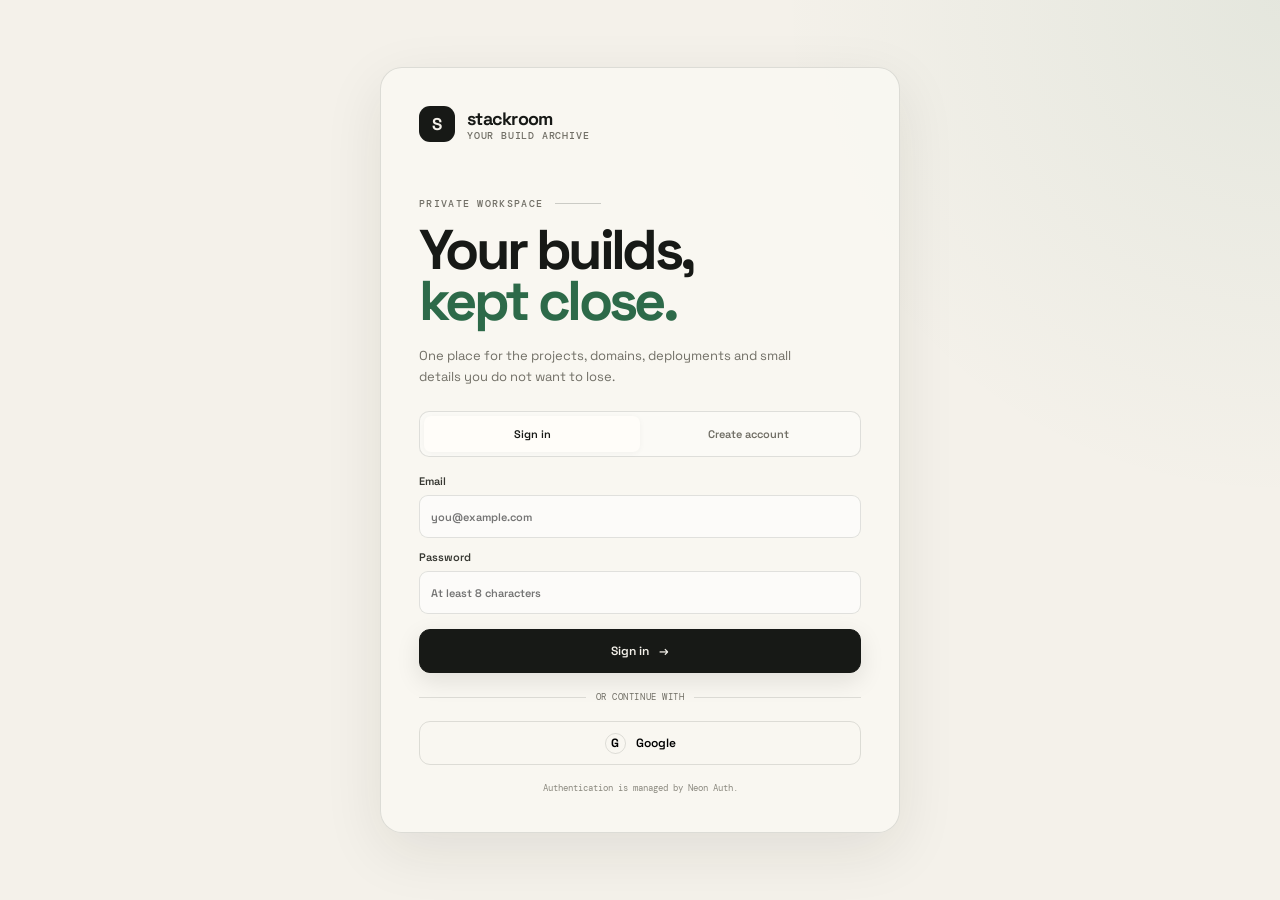
==== index.html @ 25cc4ce0 "Add project logo and favicon" ====
<!doctype html>
<html lang="en">
<head>
  <meta charset="UTF-8" />
  <meta name="viewport" content="width=device-width, initial-scale=1.0" />
  <meta name="theme-color" content="#f4f1ea" />
  <meta name="description" content="Stackroom — a private archive for your software projects, domains, deployments, databases and links." />
  <title>Stackroom — Your build archive</title>
  <link rel="icon" href="/assets/stackroom-logo.png" type="image/png" />
  <link rel="preconnect" href="https://fonts.googleapis.com" />
  <link rel="preconnect" href="https://fonts.gstatic.com" crossorigin />
  <link href="https://fonts.googleapis.com/css2?family=DM+Mono:wght@400;500&family=Space+Grotesk:wght@400;500;600;700&display=swap" rel="stylesheet" />
  <link rel="stylesheet" href="styles.css" />
</head>
<body>
  <div class="noise" aria-hidden="true"></div>

  <div class="auth-gate" id="authGate" hidden>
    <section class="auth-panel" aria-labelledby="authTitle">
      <div class="brand-lockup auth-brand">
        <div class="brand-mark">S</div>
        <div><p class="brand-name">stackroom</p><p class="brand-caption">your build archive</p></div>
      </div>
      <p class="eyebrow">Private workspace <span class="eyebrow-line"></span></p>
      <h1 id="authTitle">Your builds,<br /><em>kept close.</em></h1>
      <p class="auth-copy">One place for the projects, domains, deployments and small details you do not want to lose.</p>
      <div class="auth-tabs">
        <button class="auth-tab active" type="button" data-auth-mode="signin">Sign in</button>
        <button class="auth-tab" type="button" data-auth-mode="signup">Create account</button>
      </div>
      <form id="authForm">
        <label class="field-label auth-name-field" hidden>Name<input name="name" type="text" placeholder="Your name" autocomplete="name" /></label>
        <label class="field-label">Email<input name="email" type="email" placeholder="you@example.com" autocomplete="email" required /></label>
        <label class="field-label">Password<input name="password" type="password" placeholder="At least 8 characters" autocomplete="current-password" minlength="8" required /></label>
        <p class="auth-error" id="authError" role="alert" hidden></p>
        <button class="button button-primary auth-submit" type="submit" id="authSubmit">Sign in <span>→</span></button>
      </form>
      <div class="auth-divider"><span>or continue with</span></div>
      <button class="button google-button" id="googleButton" type="button"><span class="google-g">G</span> Google</button>
      <p class="auth-footnote">Authentication is managed by Neon Auth.</p>
    </section>
  </div>

  <div class="app-shell" id="appShell" hidden>
    <aside class="sidebar">
      <div class="brand-lockup">
        <div class="brand-mark">S</div>
        <div><p class="brand-name">stackroom</p><p class="brand-caption">your build archive</p></div>
      </div>

      <nav class="primary-nav" aria-label="Primary navigation">
        <button class="nav-item active" type="button" data-nav="projects"><span class="nav-icon">◫</span> Projects <span class="nav-count" id="projectCount">0</span></button>
        <button class="nav-item" type="button" data-nav="domains"><span class="nav-icon">@</span> Domains</button>
        <button class="nav-item" type="button" data-nav="attention"><span class="nav-icon">!</span> Attention</button>
        <button class="nav-item" type="button" data-nav="integrations"><span class="nav-icon">↗</span> Integrations</button>
      </nav>

      <div class="sidebar-footer">
        <div class="storage-status"><span class="status-dot"></span><span>Neon workspace</span></div>
        <p>Your archive is private and scoped to the signed-in account.</p>
      </div>
    </aside>

    <main class="main-content">
      <header class="topbar">
        <div class="breadcrumbs"><span>Workspace</span><span class="breadcrumb-slash">/</span><strong id="breadcrumbCurrent">All projects</strong></div>
        <div class="topbar-actions">
          <button class="avatar-button" type="button" id="avatarButton" aria-label="Open profile menu" aria-expanded="false">S</button>
          <div class="profile-menu" id="profileMenu" hidden>
            <p class="profile-name" id="profileName">Signed in</p>
            <p class="profile-email" id="profileEmail">—</p>
            <button type="button" id="signOutButton">Sign out <span>→</span></button>
          </div>
        </div>
      </header>

      <section class="page-view" id="projectsView">
        <section class="page-heading">
          <div>
            <p class="eyebrow">Project index <span class="eyebrow-line"></span></p>
            <h1>Keep every build<br /><em>within reach.</em></h1>
            <p class="heading-copy">A quiet home for the domains, demos, infrastructure and loose details that make your projects real.</p>
          </div>
          <button class="button button-primary" id="openCreateButton" type="button"><span class="button-plus">+</span> New project</button>
        </section>

        <section class="stats-grid" id="statsGrid" aria-label="Workspace statistics">
          <article class="stat-card"><span>Projects</span><strong id="statProjects">0</strong><small>in this workspace</small></article>
          <article class="stat-card"><span>Active</span><strong id="statActive">0</strong><small>currently moving</small></article>
          <article class="stat-card"><span>Domains</span><strong id="statDomains">0</strong><small>tracked hostnames</small></article>
          <article class="stat-card"><span>Deployments</span><strong id="statDeployments">0</strong><small>known environments</small></article>
        </section>

        <section class="insight-strip" aria-label="Workspace insights">
          <article class="insight-card"><div><span class="insight-kicker">Expiring soon</span><small>within 45 days</small></div><strong id="insightExpiring">0</strong><span class="insight-arrow">↗</span></article>
          <article class="insight-card"><div><span class="insight-kicker">Quiet projects</span><small>no update in 60+ days</small></div><strong id="insightStale">0</strong><span class="insight-arrow">↗</span></article>
          <article class="insight-card"><div><span class="insight-kicker">Needs details</span><small>project records under 63%</small></div><strong id="insightIncomplete">0</strong><span class="insight-arrow">↗</span></article>
        </section>

        <section class="toolbar" aria-label="Project controls">
          <label class="search-box">
            <span aria-hidden="true">⌕</span>
            <input id="searchInput" type="search" placeholder="Search projects, stacks, domains..." autocomplete="off" />
            <kbd>/</kbd>
          </label>
          <div class="view-controls">
            <div class="filter-wrap">
              <button class="filter-button" id="filterButton" type="button" aria-expanded="false"><span id="filterButtonLabel">All projects</span><span class="filter-chevron">⌄</span></button>
              <div class="filter-menu" id="filterMenu" hidden>
                <button type="button" data-filter="all">All projects</button>
                <button type="button" data-filter="active">Active</button>
                <button type="button" data-filter="shipped">Shipped</button>
                <button type="button" data-filter="idea">Ideas</button>
                <button type="button" data-filter="archived">Archived</button>
              </div>
            </div>
            <div class="segmented-control" role="group" aria-label="View mode">
              <button class="segmented-button active" type="button" data-view="grid" aria-label="Grid view">▦</button>
              <button class="segmented-button" type="button" data-view="list" aria-label="List view">☷</button>
            </div>
          </div>
        </section>

        <div class="results-meta"><span id="resultsLabel">0 projects</span><span class="meta-rule"></span><span id="activeFilterLabel">All projects</span></div>
        <section class="project-grid" id="projectGrid" aria-live="polite"></section>
      </section>

      <section class="page-view detail-view" id="detailView" hidden>
        <button class="back-link" id="backToProjects" type="button">← Back to projects</button>
        <div class="detail-header" id="detailHeader"></div>
        <div class="detail-grid" id="detailGrid"></div>
      </section>

      <section class="page-view resource-page" id="domainsView" hidden>
        <section class="page-heading compact-heading">
          <div><p class="eyebrow">Portfolio index <span class="eyebrow-line"></span></p><h1>Every domain,<br /><em>in one view.</em></h1><p class="heading-copy">A single register for the domains attached to your projects, including ownership details and expiry dates.</p></div>
        </section>
        <section class="domains-table" id="domainsTable"></section>
      </section>

      <section class="page-view resource-page" id="attentionView" hidden>
        <section class="page-heading compact-heading">
          <div><p class="eyebrow">Workspace signals <span class="eyebrow-line"></span></p><h1>What needs<br /><em>your attention.</em></h1><p class="heading-copy">A lightweight review queue built from the project data you already keep in Stackroom.</p></div>
        </section>
        <section class="attention-grid" id="attentionGrid"></section>
      </section>

      <section class="page-view resource-page" id="integrationsView" hidden>
        <section class="page-heading compact-heading">
          <div><p class="eyebrow">Connections <span class="eyebrow-line"></span></p><h1>Your tools,<br /><em>inside Stackroom.</em></h1><p class="heading-copy">Connect the services that power your projects. V4 starts with GitHub.</p></div>
        </section>
        <section class="integration-shell" id="githubIntegrationCard"></section>
      </section>

  <div class="modal-backdrop" id="modalBackdrop" hidden>
    <section class="project-modal" role="dialog" aria-modal="true" aria-labelledby="modalTitle">
      <button class="modal-close" id="closeModalButton" type="button" aria-label="Close dialog">×</button>
      <p class="eyebrow" id="modalEyebrow">New entry <span class="eyebrow-line"></span></p>
      <h2 id="modalTitle">Add a project.</h2>
      <p class="modal-copy">Capture the useful bits now. The rest can be filled in when the project grows.</p>

      <form id="projectForm">
        <div class="form-section">
          <div class="form-section-title"><span>01</span><strong>Basics</strong><small>What is this build?</small></div>
          <div class="form-stack">
            <label class="field-label">Project name <span>*</span><input name="name" type="text" placeholder="e.g. DevSalary" required maxlength="120" /></label>
            <label class="field-label">Description<textarea name="description" rows="2" placeholder="What does this project do?"></textarea></label>
            <div class="form-row three">
              <label class="field-label">Status<select name="status"><option value="active">Active</option><option value="idea">Idea</option><option value="shipped">Shipped</option><option value="archived">Archived</option></select></label>
              <label class="field-label">Priority<select name="priority"><option value="normal">Normal</option><option value="high">High</option><option value="low">Low</option></select></label>
              <label class="field-label">Category<input name="category" type="text" placeholder="SaaS, portfolio..." /></label>
            </div>
          </div>
        </div>

        <div class="form-section">
          <div class="form-section-title"><span>02</span><strong>Technology</strong><small>The stack behind it</small></div>
          <div class="form-stack">
            <label class="field-label">Technologies <span class="field-hint">comma separated</span><input name="technologies" type="text" placeholder="Go, PostgreSQL, React, Tailwind" /></label>
          </div>
        </div>

        <div class="form-section">
          <div class="form-section-title"><span>03</span><strong>Domain</strong><small>Where people find it</small></div>
          <div class="repeat-list" id="domainsFields"></div>
          <button type="button" class="add-row" data-add="domain">+ Add domain</button>
        </div>

        <div class="form-section">
          <div class="form-section-title"><span>04</span><strong>Deployment</strong><small>Where it runs</small></div>
          <div class="repeat-list" id="deploymentsFields"></div>
          <button type="button" class="add-row" data-add="deployment">+ Add deployment</button>
        </div>

        <div class="form-section">
          <div class="form-section-title"><span>05</span><strong>Database</strong><small>What stores the data</small></div>
          <div class="repeat-list" id="databasesFields"></div>
          <button type="button" class="add-row" data-add="database">+ Add database</button>
        </div>

        <div class="form-section">
          <div class="form-section-title"><span>06</span><strong>Links</strong><small>GitHub, Figma, production and more</small></div>
          <div class="repeat-list" id="linksFields"></div>
          <button type="button" class="add-row" data-add="link">+ Add link</button>
        </div>

        <div class="form-section">
          <div class="form-section-title"><span>07</span><strong>Notes</strong><small>Context for future you</small></div>
          <label class="field-label"><textarea name="notes" rows="4" placeholder="Architecture decisions, next steps, credentials location, things to remember..."></textarea></label>
        </div>

        <p class="form-error" id="formError" role="alert" hidden></p>
        <div class="form-actions"><button class="button button-quiet" id="cancelButton" type="button">Cancel</button><button class="button button-primary" type="submit" id="saveProjectButton">Create project <span>→</span></button></div>
      </form>
    </section>
  </div>

  <div class="modal-backdrop" id="githubPickerBackdrop" hidden>
    <section class="project-modal github-picker-modal" role="dialog" aria-modal="true" aria-labelledby="githubPickerTitle">
      <button class="modal-close" id="closeGithubPickerButton" type="button" aria-label="Close dialog">×</button>
      <p class="eyebrow">GitHub <span class="eyebrow-line"></span></p>
      <h2 id="githubPickerTitle">Link a repository.</h2>
      <p class="modal-copy">Choose a repository from your connected GitHub account.</p>
      <label class="field-label">Search repositories<input id="githubRepoSearch" type="search" placeholder="Search by repository name..." autocomplete="off" /></label>
      <div class="github-repo-list" id="githubRepoList"></div>
    </section>
  </div>

  <div class="command-backdrop" id="commandBackdrop" hidden>
    <section class="command-palette" role="dialog" aria-modal="true" aria-labelledby="commandTitle">
      <div class="command-top"><span id="commandTitle">Command</span><kbd>Esc</kbd></div>
      <div class="command-search"><span>⌕</span><input id="commandInput" type="search" placeholder="Search actions..." autocomplete="off" /></div>
      <div class="command-list" id="commandList"></div>
    </section>
  </div>

  <div class="toast" id="toast" role="status" aria-live="polite" hidden></div>
  <script src="app.js?v=4.0.0"></script>
</body>
</html>
---- styles.css ----
:root {
  --paper: #f4f1ea;
  --paper-2: #ebe6dc;
  --ink: #171916;
  --muted: #716f66;
  --line: rgba(23, 25, 22, .12);
  --line-strong: rgba(23, 25, 22, .2);
  --accent: #2d6a49;
  --accent-soft: rgba(45, 106, 73, .11);
  --danger: #9d423a;
  --panel: rgba(250, 248, 243, .88);
  --shadow: 0 18px 60px rgba(32, 30, 22, .09);
  --radius: 18px;
  --mono: 'DM Mono', monospace;
  --sans: 'Space Grotesk', system-ui, sans-serif;
}

* { box-sizing: border-box; }
html { scroll-behavior: smooth; }
body { margin: 0; min-height: 100vh; color: var(--ink); background: var(--paper); font-family: var(--sans); }
body.modal-open { overflow: hidden; }
button, input, textarea, select { font: inherit; }
button { cursor: pointer; }
button:disabled { cursor: wait; opacity: .58; }
a { color: inherit; }
[hidden] { display: none !important; }

.noise { position: fixed; inset: 0; pointer-events: none; opacity: .035; z-index: 30; background-image: url("data:image/svg+xml,%3Csvg viewBox='0 0 220 220' xmlns='http://www.w3.org/2000/svg'%3E%3Cfilter id='n'%3E%3CfeTurbulence type='fractalNoise' baseFrequency='.9' numOctaves='2' stitchTiles='stitch'/%3E%3C/filter%3E%3Crect width='100%25' height='100%25' filter='url(%23n)' opacity='.3'/%3E%3C/svg%3E"); }

.app-shell { min-height: 100vh; display: grid; grid-template-columns: 245px minmax(0, 1fr); }
.sidebar { position: sticky; top: 0; height: 100vh; padding: 30px 22px 24px; display: flex; flex-direction: column; background: rgba(239, 235, 225, .78); border-right: 1px solid var(--line); backdrop-filter: blur(16px); }
.brand-lockup { display: flex; align-items: center; gap: 12px; }
.brand-mark { width: 36px; height: 36px; display: grid; place-items: center; border-radius: 11px; background: var(--ink); color: var(--paper); font-weight: 700; font-size: 17px; }
.brand-name { margin: 0; font-size: 18px; font-weight: 700; letter-spacing: -.04em; }
.brand-caption { margin: 1px 0 0; color: var(--muted); font: 500 10px/1 var(--mono); letter-spacing: .08em; text-transform: uppercase; }
.primary-nav { margin-top: 45px; display: grid; gap: 6px; }
.nav-item { appearance: none; width: 100%; padding: 11px 12px; border: 0; border-radius: 12px; display: flex; align-items: center; gap: 10px; color: var(--muted); background: transparent; text-align: left; transition: .18s ease; }
.nav-item:hover, .nav-item.active { color: var(--ink); background: rgba(255,255,255,.48); }
.nav-icon { width: 18px; text-align: center; font-size: 16px; }
.nav-count { margin-left: auto; padding: 2px 7px; border-radius: 99px; background: var(--paper-2); font: 400 10px var(--mono); }
.sidebar-footer { margin-top: auto; padding-top: 18px; border-top: 1px solid var(--line); }
.storage-status { display: flex; align-items: center; gap: 8px; font: 500 11px var(--mono); text-transform: uppercase; letter-spacing: .06em; }
.status-dot { width: 7px; height: 7px; border-radius: 50%; background: var(--accent); box-shadow: 0 0 0 4px var(--accent-soft); }
.sidebar-footer p { margin: 10px 0 0; max-width: 180px; color: var(--muted); font-size: 11px; line-height: 1.55; }

.main-content { min-width: 0; padding: 0 52px 80px; }
.topbar { height: 75px; position: sticky; top: 0; z-index: 10; display: flex; align-items: center; justify-content: space-between; background: rgba(244,241,234,.82); border-bottom: 1px solid var(--line); backdrop-filter: blur(14px); }
.breadcrumbs { display: flex; align-items: center; gap: 10px; color: var(--muted); font: 400 11px var(--mono); }
.breadcrumbs strong { color: var(--ink); font-weight: 500; }
.breadcrumb-slash { opacity: .35; }
.topbar-actions { position: relative; }
.avatar-button { width: 37px; height: 37px; border: 1px solid var(--line); border-radius: 50%; color: var(--paper); background: var(--ink); font: 500 12px var(--mono); }
.profile-menu { position: absolute; right: 0; top: 47px; width: 240px; padding: 14px; border: 1px solid var(--line); border-radius: 14px; background: #fbf9f4; box-shadow: var(--shadow); }
.profile-name { margin: 0; font-weight: 600; font-size: 13px; }
.profile-email { margin: 3px 0 12px; color: var(--muted); font: 400 10px var(--mono); overflow: hidden; text-overflow: ellipsis; white-space: nowrap; }
.profile-menu button { width: 100%; padding: 9px 0; border: 0; border-top: 1px solid var(--line); background: transparent; color: var(--muted); display: flex; justify-content: space-between; }
.profile-menu button:hover { color: var(--ink); }

.page-view { max-width: 1250px; margin: 0 auto; padding-top: 52px; }
.page-heading { display: flex; align-items: end; justify-content: space-between; gap: 40px; }
.eyebrow { margin: 0 0 14px; color: var(--muted); font: 500 10px var(--mono); letter-spacing: .13em; text-transform: uppercase; display: flex; align-items: center; gap: 12px; }
.eyebrow-line { width: 46px; height: 1px; display: inline-block; background: var(--line-strong); }
.page-heading h1, .placeholder-view h1 { margin: 0; font-size: clamp(48px, 6vw, 78px); line-height: .91; letter-spacing: -.065em; font-weight: 600; }
.page-heading h1 em, .placeholder-view h1 em { font-style: normal; color: var(--accent); }
.heading-copy { max-width: 540px; margin: 21px 0 0; color: var(--muted); font-size: 15px; line-height: 1.65; }
.button { min-height: 44px; padding: 0 16px; border-radius: 11px; border: 1px solid var(--line); display: inline-flex; align-items: center; justify-content: center; gap: 10px; font-size: 12px; font-weight: 600; transition: transform .18s ease, background .18s ease, border-color .18s ease; }
.button:hover { transform: translateY(-1px); }
.button-primary { border-color: var(--ink); color: var(--paper); background: var(--ink); box-shadow: 0 8px 24px rgba(20,22,18,.1); }
.button-primary:hover { background: #272a24; }
.button-quiet { color: var(--ink); background: rgba(255,255,255,.36); }
.button-danger { color: var(--danger); border-color: rgba(157,66,58,.25); background: transparent; }
.button-plus { font-size: 18px; line-height: 0; }

.stats-grid { margin-top: 38px; display: grid; grid-template-columns: repeat(4, 1fr); gap: 10px; }
.stat-card { min-height: 132px; padding: 19px; border: 1px solid var(--line); border-radius: 15px; background: rgba(255,255,255,.24); display: flex; flex-direction: column; }
.stat-card > span { color: var(--muted); font: 500 10px var(--mono); text-transform: uppercase; letter-spacing: .08em; }
.stat-card strong { margin-top: auto; font-size: 38px; line-height: 1; letter-spacing: -.06em; font-weight: 600; }
.stat-card small { margin-top: 8px; color: var(--muted); font-size: 11px; }

.toolbar { margin-top: 38px; display: flex; justify-content: space-between; gap: 18px; }
.search-box { flex: 1; max-width: 620px; min-height: 45px; padding: 0 12px; border: 1px solid var(--line); border-radius: 11px; background: rgba(255,255,255,.4); display: flex; align-items: center; gap: 9px; }
.search-box > span { color: var(--muted); font-size: 18px; }
.search-box input { width: 100%; border: 0; outline: 0; background: transparent; color: var(--ink); font-size: 12px; }
.search-box input::placeholder { color: #96948b; }
.search-box kbd { min-width: 22px; padding: 3px 5px; border: 1px solid var(--line); border-radius: 5px; color: var(--muted); background: rgba(255,255,255,.46); font: 400 10px var(--mono); text-align: center; }
.view-controls { display: flex; gap: 8px; align-items: center; }
.filter-wrap { position: relative; }
.filter-button, .segmented-control { min-height: 45px; border: 1px solid var(--line); border-radius: 11px; background: rgba(255,255,255,.4); }
.filter-button { min-width: 140px; padding: 0 12px; display: flex; align-items: center; justify-content: space-between; color: var(--ink); font-size: 11px; }
.filter-chevron { color: var(--muted); }
.filter-menu { position: absolute; top: 51px; right: 0; z-index: 20; width: 170px; padding: 6px; border: 1px solid var(--line); border-radius: 12px; background: #faf8f3; box-shadow: var(--shadow); }
.filter-menu button { width: 100%; padding: 9px 10px; border: 0; border-radius: 8px; background: transparent; color: var(--muted); font-size: 11px; text-align: left; }
.filter-menu button:hover { color: var(--ink); background: var(--paper-2); }
.segmented-control { display: flex; padding: 4px; }
.segmented-button { width: 35px; border: 0; border-radius: 7px; color: var(--muted); background: transparent; }
.segmented-button.active { color: var(--ink); background: rgba(255,255,255,.78); box-shadow: 0 1px 7px rgba(0,0,0,.05); }

.results-meta { margin: 22px 0 11px; display: flex; align-items: center; gap: 10px; color: var(--muted); font: 400 10px var(--mono); text-transform: uppercase; letter-spacing: .08em; }
.meta-rule { width: 28px; height: 1px; background: var(--line-strong); }

.project-grid { display: grid; grid-template-columns: repeat(3, minmax(0, 1fr)); gap: 12px; }
.project-grid.list-view { grid-template-columns: 1fr; }
.project-card { position: relative; min-height: 330px; overflow: hidden; padding: 18px; border: 1px solid var(--line); border-radius: 16px; background: rgba(255,255,255,.38); display: flex; flex-direction: column; animation: rise .5s both ease; }
.project-card:hover { border-color: var(--line-strong); background: rgba(255,255,255,.55); transform: translateY(-2px); transition: .2s ease; }
.card-top, .card-footer, .card-title-row { display: flex; align-items: center; justify-content: space-between; gap: 10px; }
.card-index { color: var(--muted); font: 400 10px var(--mono); }
.status-pill { width: fit-content; padding: 5px 8px; border-radius: 99px; display: inline-flex; align-items: center; gap: 6px; color: var(--muted); background: rgba(0,0,0,.045); font: 500 9px var(--mono); text-transform: uppercase; letter-spacing: .06em; }
.status-pill i { width: 5px; height: 5px; border-radius: 50%; background: #8a897f; }
.status-pill.active i { background: var(--accent); }
.status-pill.shipped i { background: #47716d; }
.status-pill.idea i { background: #9a8450; }
.status-pill.archived i { background: #8d8a84; }
.card-title-row { margin-top: 24px; justify-content: flex-start; }
.project-card h3 { margin: 0; font-size: 28px; line-height: 1; letter-spacing: -.055em; font-weight: 600; }
.priority-dot { width: 20px; height: 20px; border-radius: 50%; display: grid; place-items: center; color: #875c3b; background: #e8dfd2; font: 600 10px var(--mono); }
.card-description { min-height: 69px; margin: 13px 0 17px; color: var(--muted); font-size: 12px; line-height: 1.65; }
.card-tags { min-height: 24px; display: flex; flex-wrap: wrap; gap: 5px; }
.card-tags span { padding: 4px 7px; border: 1px solid var(--line); border-radius: 6px; background: rgba(255,255,255,.25); color: #4e4d46; font: 400 9px var(--mono); }
.card-footer { margin-top: auto; padding-top: 18px; border-top: 1px solid var(--line); font-size: 10px; }
.stack-label { color: var(--ink); font: 500 9px var(--mono); text-transform: uppercase; letter-spacing: .07em; }
.card-domain { color: var(--muted); overflow: hidden; text-overflow: ellipsis; white-space: nowrap; }
.card-actions { position: absolute; right: 13px; top: 48px; display: flex; gap: 5px; opacity: 0; transform: translateY(4px); transition: .18s ease; z-index: 4; }
.project-card:hover .card-actions { opacity: 1; transform: translateY(0); }
.card-actions button { width: 31px; height: 31px; border: 1px solid var(--line); border-radius: 9px; background: rgba(251,249,244,.9); color: var(--muted); }
.card-actions button:hover { color: var(--ink); border-color: var(--line-strong); }
.card-hit-link { position: absolute; inset: 0; z-index: 1; }
.card-actions, .card-actions button { pointer-events: auto; }
.card-hit-link + * { position: relative; z-index: 2; }
.list-view .project-card { min-height: 138px; display: grid; grid-template-columns: 88px minmax(160px, .75fr) 1.6fr minmax(160px, .75fr); gap: 16px; align-items: center; }
.list-view .card-top { align-self: start; display: flex; flex-direction: column; align-items: flex-start; }
.list-view .card-title-row { margin: 0; }
.list-view .card-description { min-height: 0; margin: 0; }
.list-view .card-tags { align-self: center; }
.list-view .card-footer { margin: 0; padding: 0 0 0 16px; border-top: 0; border-left: 1px solid var(--line); }
.list-view .card-actions { right: 12px; top: 12px; }
.empty-state { grid-column: 1 / -1; min-height: 360px; padding: 40px; border: 1px dashed var(--line-strong); border-radius: 16px; display: grid; place-items: center; align-content: center; text-align: center; }
.empty-mark { width: 48px; height: 48px; display: grid; place-items: center; border: 1px solid var(--line-strong); border-radius: 14px; font-weight: 600; }
.empty-state h3 { margin: 18px 0 7px; font-size: 26px; letter-spacing: -.04em; }
.empty-state p { margin: 0 0 18px; color: var(--muted); font-size: 12px; }

.detail-view { padding-top: 34px; }
.back-link { border: 0; padding: 0; background: transparent; color: var(--muted); font: 500 10px var(--mono); text-transform: uppercase; letter-spacing: .08em; }
.back-link:hover { color: var(--ink); }
.detail-header { margin-top: 38px; padding-bottom: 34px; border-bottom: 1px solid var(--line); display: flex; justify-content: space-between; gap: 30px; }
.detail-kicker, .detail-meta { color: var(--muted); font: 400 10px var(--mono); text-transform: uppercase; letter-spacing: .07em; display: flex; align-items: center; gap: 8px; }
.detail-title-wrap h1 { margin: 13px 0 12px; font-size: clamp(52px, 7vw, 84px); line-height: .9; letter-spacing: -.07em; }
.detail-title-wrap > p { max-width: 690px; margin: 0; color: var(--muted); font-size: 14px; line-height: 1.65; }
.detail-meta { margin-top: 18px; text-transform: none; letter-spacing: 0; gap: 15px; }
.detail-meta span + span { padding-left: 15px; border-left: 1px solid var(--line); }
.detail-actions { flex: 0 0 auto; display: flex; gap: 7px; align-items: start; }
.detail-grid { margin-top: 34px; display: grid; grid-template-columns: repeat(2, minmax(0, 1fr)); gap: 14px; }
.detail-section { min-height: 230px; padding: 20px; border: 1px solid var(--line); border-radius: 16px; background: rgba(255,255,255,.26); }
.detail-section-heading { display: flex; align-items: baseline; gap: 10px; }
.detail-section-heading span { color: var(--muted); font: 400 10px var(--mono); }
.detail-section-heading h3 { margin: 0; font-size: 19px; letter-spacing: -.04em; }
.meta-list { margin-top: 22px; display: grid; gap: 8px; }
.resource-card, .link-card { padding: 13px 14px; border: 1px solid var(--line); border-radius: 11px; background: rgba(255,255,255,.25); }
.resource-card { display: flex; justify-content: space-between; gap: 15px; }
.resource-card strong { font-size: 12px; }
.resource-card p { margin: 4px 0 0; color: var(--muted); font: 400 10px/1.5 var(--mono); }
.resource-card .mono-line { color: #5f5e56; word-break: break-all; }
.resource-meta { color: var(--muted); font: 400 9px var(--mono); text-align: right; display: grid; gap: 5px; align-content: start; white-space: nowrap; }
.resource-meta a { color: var(--accent); text-decoration: none; }
.resource-meta a:hover { text-decoration: underline; }
.link-card { position: relative; display: grid; gap: 3px; text-decoration: none; }
.link-card span { font-size: 12px; font-weight: 600; }
.link-card small { color: var(--muted); font: 400 9px var(--mono); overflow: hidden; text-overflow: ellipsis; }
.link-card b { position: absolute; right: 13px; top: 15px; font-weight: 400; color: var(--muted); }
.link-card:hover { border-color: var(--line-strong); }
.technology-grid { margin-top: 20px; display: flex; flex-wrap: wrap; gap: 8px; }
.technology-chip { padding: 9px 11px; border: 1px solid var(--line); border-radius: 10px; background: rgba(255,255,255,.25); display: inline-flex; align-items: center; gap: 8px; font-size: 11px; }
.technology-chip small { color: var(--muted); font: 400 8px var(--mono); text-transform: uppercase; }
.notes-card { margin-top: 20px; padding: 16px; min-height: 150px; border-left: 2px solid var(--accent); border-radius: 0 10px 10px 0; background: rgba(45,106,73,.05); color: #4f5049; font-size: 12px; line-height: 1.75; white-space: pre-wrap; }
.detail-empty { margin-top: 20px; padding: 18px; border: 1px dashed var(--line); border-radius: 10px; color: var(--muted); font-size: 11px; }
.placeholder-view { max-width: 820px; padding-top: 120px; }
.placeholder-view > p:last-child { max-width: 540px; color: var(--muted); line-height: 1.7; }

.modal-backdrop { position: fixed; inset: 0; z-index: 100; padding: 24px; overflow: auto; background: rgba(20,21,17,.38); backdrop-filter: blur(12px); }
.project-modal { position: relative; width: min(900px, 100%); margin: 30px auto; padding: 30px; border: 1px solid rgba(23,25,22,.14); border-radius: 20px; background: #faf8f3; box-shadow: 0 28px 90px rgba(0,0,0,.18); }
.modal-close { position: absolute; top: 17px; right: 17px; width: 35px; height: 35px; border: 1px solid var(--line); border-radius: 10px; background: transparent; font-size: 20px; color: var(--muted); }
.modal-close:hover { color: var(--ink); background: var(--paper-2); }
.project-modal h2 { margin: 0; font-size: 40px; letter-spacing: -.06em; }
.modal-copy { margin: 10px 0 30px; max-width: 560px; color: var(--muted); font-size: 12px; line-height: 1.6; }
.form-section { padding: 22px 0; border-top: 1px solid var(--line); display: grid; grid-template-columns: 220px 1fr; gap: 24px; }
.form-section:first-of-type { border-top: 0; }
.form-section-title { display: grid; align-content: start; gap: 4px; }
.form-section-title span { color: var(--accent); font: 500 9px var(--mono); }
.form-section-title strong { font-size: 14px; letter-spacing: -.02em; }
.form-section-title small { color: var(--muted); font-size: 10px; line-height: 1.5; }
.form-stack { display: grid; gap: 13px; }
.field-label { display: grid; gap: 7px; color: #373832; font-size: 11px; font-weight: 600; }
.field-label > span:first-child { color: var(--muted); font: 400 9px var(--mono); text-transform: uppercase; letter-spacing: .05em; }
.field-hint { color: #8e8d84 !important; font: 400 8px var(--mono) !important; text-transform: none !important; letter-spacing: 0 !important; }
.field-label input, .field-label select, .field-label textarea, .repeat-row input { width: 100%; min-height: 43px; padding: 10px 11px; border: 1px solid var(--line); border-radius: 9px; outline: none; color: var(--ink); background: rgba(255,255,255,.55); }
.field-label textarea { resize: vertical; min-height: 85px; }
.field-label input:focus, .field-label select:focus, .field-label textarea:focus, .repeat-row input:focus { border-color: rgba(45,106,73,.5); box-shadow: 0 0 0 3px rgba(45,106,73,.08); }
.form-row { display: grid; grid-template-columns: 1fr 1fr; gap: 12px; }
.form-row.three { grid-template-columns: 1fr 1fr 1fr; }
.repeat-list { display: grid; gap: 8px; }
.repeat-row { display: grid; grid-template-columns: 1fr 34px; gap: 8px; }
.repeat-main { display: grid; grid-template-columns: repeat(3, 1fr); gap: 7px; }
.domain-main { grid-template-columns: 1.25fr 1fr 1fr 1fr 92px; align-items: center; }
.check-field { min-height: 38px; display: flex; align-items: center; justify-content: center; gap: 6px; color: var(--muted); font: 400 9px var(--mono); white-space: nowrap; }
.check-field input { width: 14px; min-height: 14px; } 
.deployment-row .repeat-main, .database-row .repeat-main { grid-template-columns: repeat(4, 1fr); }
.link-row .repeat-main { grid-template-columns: 1fr 2fr 1fr; }
.repeat-row input { min-height: 38px; padding: 8px 9px; font-size: 10px; }
.remove-row { width: 34px; height: 38px; border: 1px solid var(--line); border-radius: 9px; background: transparent; color: var(--muted); }
.remove-row:hover { color: var(--danger); border-color: rgba(157,66,58,.25); }
.add-row { width: fit-content; margin-top: 8px; padding: 0; border: 0; color: var(--accent); background: transparent; font: 500 10px var(--mono); }
.add-row:hover { text-decoration: underline; }
.form-error { margin: 16px 0 0; padding: 10px 11px; border: 1px solid rgba(157,66,58,.2); border-radius: 8px; color: var(--danger); background: rgba(157,66,58,.06); font-size: 11px; }
.form-actions { margin-top: 26px; padding-top: 17px; border-top: 1px solid var(--line); display: flex; justify-content: flex-end; gap: 8px; }

.auth-gate { position: fixed; inset: 0; z-index: 200; display: grid; place-items: center; padding: 22px; background: radial-gradient(circle at top right, rgba(45,106,73,.08), transparent 32%), var(--paper); }
.auth-panel { width: min(520px, 100%); padding: 38px; border: 1px solid var(--line); border-radius: 22px; background: rgba(250,248,243,.85); box-shadow: var(--shadow); }
.auth-brand { margin-bottom: 55px; }
.auth-panel h1 { margin: 0; font-size: 56px; line-height: .92; letter-spacing: -.065em; }
.auth-panel h1 em { color: var(--accent); font-style: normal; }
.auth-copy { max-width: 390px; margin: 18px 0 24px; color: var(--muted); font-size: 13px; line-height: 1.65; }
.auth-tabs { padding: 4px; margin-bottom: 17px; border: 1px solid var(--line); border-radius: 10px; display: grid; grid-template-columns: 1fr 1fr; background: rgba(255,255,255,.35); }
.auth-tab { min-height: 36px; border: 0; border-radius: 7px; color: var(--muted); background: transparent; font-size: 11px; font-weight: 600; }
.auth-tab.active { color: var(--ink); background: #fffdf9; box-shadow: 0 1px 6px rgba(0,0,0,.04); }
.auth-panel form { display: grid; gap: 12px; }
.auth-submit { width: 100%; margin-top: 3px; }
.google-button { width: 100%; background: transparent; }
.google-g { width: 21px; height: 21px; display: grid; place-items: center; border: 1px solid var(--line); border-radius: 50%; font-weight: 700; }
.auth-divider { margin: 18px 0; display: flex; align-items: center; gap: 10px; color: var(--muted); font: 400 9px var(--mono); text-transform: uppercase; letter-spacing: .06em; }
.auth-divider::before, .auth-divider::after { content: ''; height: 1px; flex: 1; background: var(--line); }
.auth-footnote { margin: 17px 0 0; color: #8b897f; font: 400 9px var(--mono); text-align: center; }
.auth-error { margin: 0; padding: 10px; border: 1px solid rgba(157,66,58,.2); border-radius: 8px; background: rgba(157,66,58,.06); color: var(--danger); font-size: 10px; line-height: 1.5; }

.toast { position: fixed; right: 23px; bottom: 23px; z-index: 160; max-width: min(380px, calc(100vw - 46px)); padding: 11px 14px; border: 1px solid var(--line); border-radius: 11px; background: #fbf9f4; box-shadow: var(--shadow); color: var(--ink); font-size: 11px; }

@keyframes rise { from { opacity: 0; transform: translateY(7px); } to { opacity: 1; transform: translateY(0); } }

@media (max-width: 1100px) {
  .app-shell { grid-template-columns: 205px minmax(0,1fr); }
  .main-content { padding-inline: 30px; }
  .project-grid { grid-template-columns: repeat(2, minmax(0,1fr)); }
  .list-view .project-card { grid-template-columns: 70px minmax(150px,.75fr) 1fr; }
  .list-view .card-tags { display: none; }
  .stats-grid { grid-template-columns: repeat(2,1fr); }
}

@media (max-width: 800px) {
  .app-shell { display: block; }
  .sidebar { position: static; height: auto; padding: 16px 18px; border-right: 0; border-bottom: 1px solid var(--line); }
  .primary-nav { margin-top: 14px; grid-template-columns: repeat(3, 1fr); }
  .sidebar-footer { display: none; }
  .main-content { padding-inline: 18px; }
  .topbar { height: 64px; }
  .page-view { padding-top: 34px; }
  .page-heading, .detail-header { display: block; }
  .page-heading .button { margin-top: 23px; }
  .toolbar { flex-direction: column; }
  .search-box { max-width: none; }
  .view-controls { justify-content: flex-end; }
  .detail-actions { margin-top: 22px; }
  .detail-grid { grid-template-columns: 1fr; }
  .form-section { grid-template-columns: 1fr; gap: 15px; }
  .form-row.three { grid-template-columns: 1fr; }
}

@media (max-width: 620px) {
  .page-heading h1 { font-size: 49px; }
  .stats-grid { grid-template-columns: 1fr 1fr; }
  .project-grid { grid-template-columns: 1fr; }
  .list-view .project-card { display: block; min-height: 280px; }
  .list-view .card-top { flex-direction: row; align-items: center; }
  .list-view .card-title-row { margin-top: 22px; }
  .list-view .card-description { margin: 13px 0 17px; }
  .list-view .card-tags { display: flex; }
  .list-view .card-footer { margin-top: auto; padding-top: 18px; border-top: 1px solid var(--line); border-left: 0; }
  .auth-panel { padding: 25px; }
  .auth-brand { margin-bottom: 36px; }
  .auth-panel h1 { font-size: 47px; }
  .project-modal { padding: 23px; margin: 10px auto; }
  .project-modal h2 { font-size: 34px; }
  .repeat-main, .deployment-row .repeat-main, .database-row .repeat-main, .link-row .repeat-main { grid-template-columns: 1fr; }
  .form-actions { flex-direction: column-reverse; }
  .form-actions .button { width: 100%; }
}

/* V3 — workspace intelligence */
.insight-strip { margin-top: 12px; display: grid; grid-template-columns: repeat(3, minmax(0, 1fr)); gap: 10px; }
.insight-card { min-height: 88px; padding: 15px 16px; border: 1px solid var(--line); border-radius: 14px; background: rgba(255,255,255,.18); display: grid; grid-template-columns: 1fr auto auto; gap: 16px; align-items: center; }
.insight-card > div { display: grid; gap: 3px; }
.insight-kicker { font: 500 10px var(--mono); text-transform: uppercase; letter-spacing: .07em; }
.insight-card small { color: var(--muted); font-size: 10px; }
.insight-card strong { font-size: 27px; line-height: 1; letter-spacing: -.05em; }
.insight-arrow { color: var(--muted); font-size: 14px; }
.card-health { margin: 2px 0 14px; display: grid; gap: 8px; }
.card-health > div:first-child { display: flex; justify-content: space-between; align-items: center; color: var(--muted); font: 400 8px var(--mono); text-transform: uppercase; letter-spacing: .06em; }
.card-health strong { color: var(--ink); font: 500 9px var(--mono); }
.health-track { height: 5px; overflow: hidden; border-radius: 99px; background: rgba(30,32,28,.08); }
.health-track i { display: block; height: 100%; border-radius: inherit; background: var(--accent); }
.health-hero { margin-top: 20px; padding: 15px; border: 1px solid var(--line); border-radius: 12px; background: rgba(255,255,255,.22); display: grid; gap: 13px; }
.health-hero > div:first-child { display: flex; align-items: baseline; justify-content: space-between; }
.health-hero span { color: var(--muted); font: 500 9px var(--mono); text-transform: uppercase; letter-spacing: .08em; }
.health-hero strong { font-size: 33px; letter-spacing: -.06em; }
.health-track.large { height: 8px; }
.health-checks { margin-top: 13px; display: grid; grid-template-columns: repeat(2, 1fr); gap: 7px; }
.health-check { padding: 8px 9px; border: 1px solid var(--line); border-radius: 8px; color: var(--muted); font: 400 9px var(--mono); display: flex; gap: 7px; align-items: center; }
.health-check span { color: #8e8b82; }
.health-check.ok { color: var(--ink); }
.health-check.ok span { color: var(--accent); }
.activity-list { margin-top: 20px; display: grid; gap: 0; }
.activity-item { position: relative; display: grid; grid-template-columns: 12px 1fr auto; gap: 11px; padding: 0 0 18px; }
.activity-item:not(:last-child)::before { content: ''; position: absolute; left: 4px; top: 10px; bottom: 0; width: 1px; background: var(--line); }
.activity-dot { position: relative; z-index: 1; width: 9px; height: 9px; margin-top: 3px; border: 2px solid #faf8f3; border-radius: 50%; background: var(--accent); box-shadow: 0 0 0 1px var(--line-strong); }
.activity-item strong { font-size: 11px; text-transform: capitalize; }
.activity-item p { margin: 3px 0 0; color: var(--muted); font-size: 10px; line-height: 1.5; }
.activity-item time { color: var(--muted); font: 400 8px var(--mono); white-space: nowrap; }
.resource-page .compact-heading { padding-top: 8px; }
.domains-table { margin-top: 36px; border: 1px solid var(--line); border-radius: 16px; overflow: hidden; background: rgba(255,255,255,.22); }
.table-head, .table-row { display: grid; grid-template-columns: 1.1fr 1fr 1.4fr .9fr; gap: 16px; align-items: center; }
.table-head { padding: 11px 16px; border-bottom: 1px solid var(--line); color: var(--muted); font: 500 8px var(--mono); text-transform: uppercase; letter-spacing: .08em; }
.table-row { width: 100%; padding: 14px 16px; border: 0; border-bottom: 1px solid var(--line); background: transparent; color: var(--ink); font-size: 10px; text-align: left; }
.table-row:last-child { border-bottom: 0; }
.table-row:hover { background: rgba(255,255,255,.42); }
.domain-name { font: 500 11px var(--mono); }
.expiry-cell { color: var(--muted); font: 400 9px var(--mono); }
.expiry-cell.attention { color: var(--danger); }
.empty-state.compact { min-height: 300px; border: 0; border-radius: 0; }
.attention-grid { margin-top: 36px; display: grid; grid-template-columns: repeat(3, minmax(0,1fr)); gap: 12px; }
.attention-card { min-height: 280px; padding: 18px; border: 1px solid var(--line); border-radius: 16px; background: rgba(255,255,255,.22); }
.attention-card-head { display: flex; align-items: start; justify-content: space-between; gap: 15px; padding-bottom: 16px; border-bottom: 1px solid var(--line); }
.attention-kicker { color: var(--muted); font: 500 8px var(--mono); text-transform: uppercase; letter-spacing: .08em; }
.attention-card h3 { margin: 6px 0 0; font-size: 19px; letter-spacing: -.04em; }
.attention-card-head > strong { font-size: 27px; letter-spacing: -.05em; }
.attention-list { margin-top: 10px; }
.attention-row { width: 100%; padding: 11px 0; border: 0; border-bottom: 1px solid var(--line); background: transparent; display: grid; grid-template-columns: 1fr auto; gap: 2px 12px; text-align: left; }
.attention-row:last-child { border-bottom: 0; }
.attention-row span { font-size: 11px; font-weight: 600; }
.attention-row small { color: var(--muted); font: 400 8px var(--mono); }
.attention-row b { grid-column: 2; grid-row: 1 / span 2; align-self: center; color: var(--muted); font-weight: 400; }
.attention-row:hover span, .attention-row:hover b { color: var(--accent); }
.attention-empty { margin: 19px 0 0; color: var(--muted); font-size: 11px; line-height: 1.6; }
.command-backdrop { position: fixed; inset: 0; z-index: 180; padding: 13vh 22px 22px; background: rgba(20,21,17,.28); backdrop-filter: blur(8px); }
.command-palette { width: min(620px, 100%); margin: auto; overflow: hidden; border: 1px solid var(--line); border-radius: 17px; background: #fbf9f4; box-shadow: 0 30px 100px rgba(0,0,0,.18); }
.command-top { padding: 12px 15px 8px; color: var(--muted); font: 500 9px var(--mono); text-transform: uppercase; letter-spacing: .08em; display: flex; justify-content: space-between; }
.command-top kbd, .command-item kbd { padding: 3px 6px; border: 1px solid var(--line); border-radius: 5px; background: rgba(255,255,255,.52); font: 400 8px var(--mono); }
.command-search { margin: 6px 12px 10px; padding: 0 10px; min-height: 47px; border: 1px solid var(--line-strong); border-radius: 10px; display: flex; align-items: center; gap: 8px; background: rgba(255,255,255,.55); }
.command-search span { color: var(--muted); }
.command-search input { width: 100%; border: 0; outline: 0; background: transparent; color: var(--ink); font-size: 12px; }
.command-list { max-height: 360px; overflow: auto; padding: 0 8px 8px; }
.command-item { width: 100%; padding: 10px 9px; border: 0; border-radius: 9px; background: transparent; display: grid; grid-template-columns: 32px 1fr auto; align-items: center; gap: 9px; text-align: left; }
.command-item:hover { background: var(--paper-2); }
.command-icon { width: 27px; height: 27px; border: 1px solid var(--line); border-radius: 7px; display: grid; place-items: center; color: var(--muted); font: 500 11px var(--mono); }
.command-item span:nth-child(2) { display: grid; gap: 2px; }
.command-item strong { font-size: 11px; }
.command-item small { color: var(--muted); font-size: 9px; }
.command-empty { padding: 28px 12px 32px; color: var(--muted); font-size: 11px; text-align: center; }
.repeat-row select { width: 100%; min-height: 38px; padding: 8px 9px; border: 1px solid var(--line); border-radius: 9px; outline: none; color: var(--ink); background: rgba(255,255,255,.55); font-size: 10px; }
.repeat-row input:focus, .repeat-row select:focus { border-color: rgba(45,106,73,.5); box-shadow: 0 0 0 3px rgba(45,106,73,.08); }

@media (max-width: 1100px) {
  .insight-strip { grid-template-columns: 1fr; }
  .attention-grid { grid-template-columns: 1fr; }
}

@media (max-width: 620px) {
  .table-head { display: none; }
  .table-row { grid-template-columns: 1fr auto; gap: 5px 12px; }
  .table-row span:nth-child(2), .table-row span:nth-child(3) { color: var(--muted); font-size: 9px; }
  .table-row span:nth-child(3) { display: none; }
  .table-row .expiry-cell { grid-column: 2; grid-row: 1 / span 2; align-self: center; }
  .health-checks { grid-template-columns: 1fr; }
}

/* V4 GitHub integration */
.integration-shell { max-width: 980px; }
.integration-card { display:flex; align-items:flex-start; gap:22px; padding:28px; border:1px solid var(--line, #d8d4cb); border-radius:18px; background:rgba(255,255,255,.48); box-shadow:0 18px 50px rgba(21,25,22,.05); }
.integration-card.connected { align-items:stretch; }
.integration-icon { width:56px; height:56px; flex:0 0 56px; display:grid; place-items:center; border-radius:16px; background:#171a18; color:#fff; font:500 13px/1 "DM Mono", monospace; letter-spacing:.04em; }
.integration-copy { flex:1; }
.integration-kicker { display:block; font:500 11px/1.2 "DM Mono", monospace; letter-spacing:.14em; text-transform:uppercase; opacity:.58; }
.integration-copy h3 { margin:.45rem 0 .55rem; font-size:28px; line-height:1.08; }
.integration-copy p { margin:0 0 20px; max-width:680px; color:#66665f; line-height:1.6; }
.integration-note { padding:12px 14px; border:1px dashed #c9c5bc; border-radius:12px; color:#74736d; font:12px/1.5 "DM Mono", monospace; }
.integration-heading { display:flex; justify-content:space-between; gap:16px; align-items:flex-start; }
.connected-pill { display:inline-flex; align-items:center; gap:7px; padding:8px 10px; border-radius:999px; background:#e8f2eb; color:#2c6b46; font:500 11px/1 "DM Mono", monospace; }
.connected-pill i { width:7px; height:7px; border-radius:50%; background:#3c8b5f; }
.integration-actions { display:flex; gap:10px; flex-wrap:wrap; }
.github-project-card, .github-unlinked-card { display:flex; justify-content:space-between; gap:18px; align-items:center; padding:18px; border:1px solid #dedbd2; border-radius:16px; background:#fbfaf7; }
.github-project-main { display:flex; gap:14px; align-items:flex-start; min-width:0; }
.github-logo, .github-repo-mark { display:grid; place-items:center; border-radius:11px; background:#171a18; color:#fff; font:500 10px/1 "DM Mono", monospace; }
.github-logo { width:42px; height:42px; flex:0 0 42px; }
.github-project-main strong { display:block; margin-bottom:4px; font-size:15px; }
.github-project-main p, .github-unlinked-card p { margin:4px 0 0; color:#77756e; font-size:12px; }
.github-project-actions { display:flex; gap:8px; flex-wrap:wrap; }
.github-picker-modal { max-width:720px; }
.github-repo-list { display:grid; gap:8px; margin-top:14px; max-height:420px; overflow:auto; }
.github-repo-item { width:100%; display:grid; grid-template-columns:36px minmax(0,1fr) auto; align-items:center; gap:12px; padding:13px; text-align:left; border:1px solid #dedbd2; border-radius:13px; background:#fffdfa; cursor:pointer; }
.github-repo-item:hover:not(:disabled) { border-color:#9c9a91; transform:translateY(-1px); }
.github-repo-item:disabled { cursor:not-allowed; opacity:.58; }
.github-repo-mark { width:36px; height:36px; font-size:9px; background:#eceae4; color:#343530; }
.github-repo-item span { min-width:0; }
.github-repo-item strong { display:block; overflow:hidden; text-overflow:ellipsis; white-space:nowrap; font-size:13px; }
.github-repo-item small { display:block; margin-top:4px; color:#7c7a73; overflow:hidden; text-overflow:ellipsis; white-space:nowrap; }
.github-repo-item b { font-size:11px; color:#5e5d57; white-space:nowrap; }
@media (max-width: 700px) { .integration-card, .github-project-card, .github-unlinked-card { flex-direction:column; } .integration-heading { flex-direction:column; } }
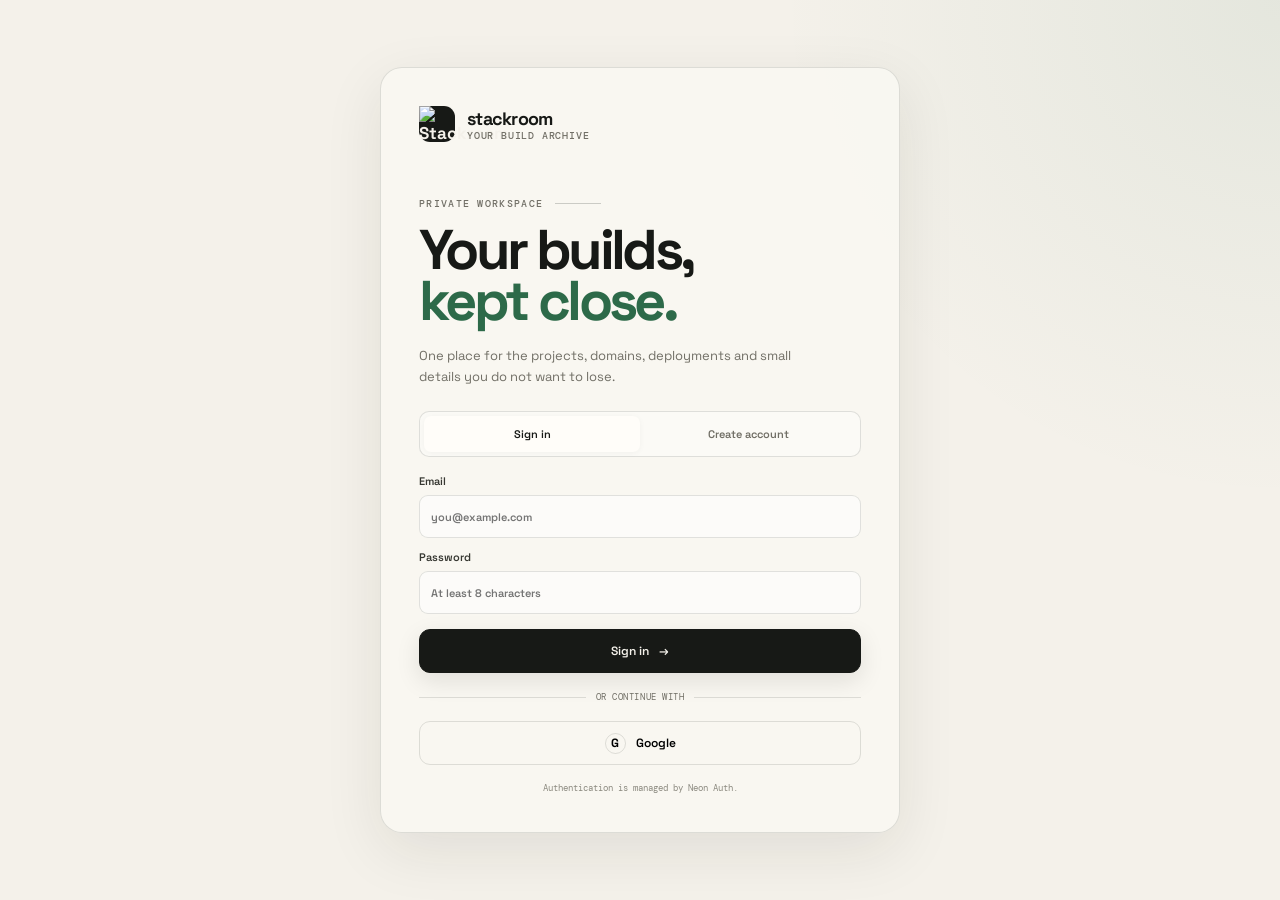
==== commit ed957fbd: "feat: add Stackroom branding" ====
--- a/index.html
+++ b/index.html
@@ -1,240 +1,268 @@
 <!doctype html>
 <html lang="en">
+
 <head>
-  <meta charset="UTF-8" />
-  <meta name="viewport" content="width=device-width, initial-scale=1.0" />
-  <meta name="theme-color" content="#f4f1ea" />
-  <meta name="description" content="Stackroom — a private archive for your software projects, domains, deployments, databases and links." />
-  <title>Stackroom — Your build archive</title>
-  <link rel="icon" href="/assets/stackroom-logo.png" type="image/png" />
-  <link rel="preconnect" href="https://fonts.googleapis.com" />
-  <link rel="preconnect" href="https://fonts.gstatic.com" crossorigin />
-  <link href="https://fonts.googleapis.com/css2?family=DM+Mono:wght@400;500&family=Space+Grotesk:wght@400;500;600;700&display=swap" rel="stylesheet" />
-  <link rel="stylesheet" href="styles.css" />
+    <meta charset="UTF-8" />
+    <meta name="viewport" content="width=device-width, initial-scale=1.0" />
+    <meta name="theme-color" content="#f4f1ea" />
+    <meta name="description" content="Stackroom — a private archive for your software projects, domains, deployments, databases and links." />
+    <title>Stackroom — Your build archive</title>
+    <link rel="icon" href="/assets/stackroom-logo.png" type="image/png" />
+    <link rel="preconnect" href="https://fonts.googleapis.com" />
+    <link rel="preconnect" href="https://fonts.gstatic.com" crossorigin />
+    <link href="https://fonts.googleapis.com/css2?family=DM+Mono:wght@400;500&family=Space+Grotesk:wght@400;500;600;700&display=swap" rel="stylesheet" />
+    <link rel="stylesheet" href="styles.css" />
 </head>
+
 <body>
-  <div class="noise" aria-hidden="true"></div>
-
-  <div class="auth-gate" id="authGate" hidden>
-    <section class="auth-panel" aria-labelledby="authTitle">
-      <div class="brand-lockup auth-brand">
-        <div class="brand-mark">S</div>
-        <div><p class="brand-name">stackroom</p><p class="brand-caption">your build archive</p></div>
-      </div>
-      <p class="eyebrow">Private workspace <span class="eyebrow-line"></span></p>
-      <h1 id="authTitle">Your builds,<br /><em>kept close.</em></h1>
-      <p class="auth-copy">One place for the projects, domains, deployments and small details you do not want to lose.</p>
-      <div class="auth-tabs">
-        <button class="auth-tab active" type="button" data-auth-mode="signin">Sign in</button>
-        <button class="auth-tab" type="button" data-auth-mode="signup">Create account</button>
-      </div>
-      <form id="authForm">
-        <label class="field-label auth-name-field" hidden>Name<input name="name" type="text" placeholder="Your name" autocomplete="name" /></label>
-        <label class="field-label">Email<input name="email" type="email" placeholder="you@example.com" autocomplete="email" required /></label>
-        <label class="field-label">Password<input name="password" type="password" placeholder="At least 8 characters" autocomplete="current-password" minlength="8" required /></label>
-        <p class="auth-error" id="authError" role="alert" hidden></p>
-        <button class="button button-primary auth-submit" type="submit" id="authSubmit">Sign in <span>→</span></button>
-      </form>
-      <div class="auth-divider"><span>or continue with</span></div>
-      <button class="button google-button" id="googleButton" type="button"><span class="google-g">G</span> Google</button>
-      <p class="auth-footnote">Authentication is managed by Neon Auth.</p>
-    </section>
-  </div>
-
-  <div class="app-shell" id="appShell" hidden>
-    <aside class="sidebar">
-      <div class="brand-lockup">
-        <div class="brand-mark">S</div>
-        <div><p class="brand-name">stackroom</p><p class="brand-caption">your build archive</p></div>
-      </div>
-
-      <nav class="primary-nav" aria-label="Primary navigation">
-        <button class="nav-item active" type="button" data-nav="projects"><span class="nav-icon">◫</span> Projects <span class="nav-count" id="projectCount">0</span></button>
-        <button class="nav-item" type="button" data-nav="domains"><span class="nav-icon">@</span> Domains</button>
-        <button class="nav-item" type="button" data-nav="attention"><span class="nav-icon">!</span> Attention</button>
-        <button class="nav-item" type="button" data-nav="integrations"><span class="nav-icon">↗</span> Integrations</button>
-      </nav>
-
-      <div class="sidebar-footer">
-        <div class="storage-status"><span class="status-dot"></span><span>Neon workspace</span></div>
-        <p>Your archive is private and scoped to the signed-in account.</p>
-      </div>
-    </aside>
-
-    <main class="main-content">
-      <header class="topbar">
-        <div class="breadcrumbs"><span>Workspace</span><span class="breadcrumb-slash">/</span><strong id="breadcrumbCurrent">All projects</strong></div>
-        <div class="topbar-actions">
-          <button class="avatar-button" type="button" id="avatarButton" aria-label="Open profile menu" aria-expanded="false">S</button>
-          <div class="profile-menu" id="profileMenu" hidden>
-            <p class="profile-name" id="profileName">Signed in</p>
-            <p class="profile-email" id="profileEmail">—</p>
-            <button type="button" id="signOutButton">Sign out <span>→</span></button>
-          </div>
-        </div>
-      </header>
-
-      <section class="page-view" id="projectsView">
-        <section class="page-heading">
-          <div>
-            <p class="eyebrow">Project index <span class="eyebrow-line"></span></p>
-            <h1>Keep every build<br /><em>within reach.</em></h1>
-            <p class="heading-copy">A quiet home for the domains, demos, infrastructure and loose details that make your projects real.</p>
-          </div>
-          <button class="button button-primary" id="openCreateButton" type="button"><span class="button-plus">+</span> New project</button>
+    <div class="noise" aria-hidden="true"></div>
+
+    <div class="auth-gate" id="authGate" hidden>
+        <section class="auth-panel" aria-labelledby="authTitle">
+            <div class="brand-lockup auth-brand">
+                <div class="brand-mark">
+                    <img src="assets/brand/stackroom-mark.png" alt="Stackroom" />
+                </div>
+                <div>
+                    <p class="brand-name">stackroom</p>
+                    <p class="brand-caption">your build archive</p>
+                </div>
+            </div>
+            <p class="eyebrow">Private workspace <span class="eyebrow-line"></span></p>
+            <h1 id="authTitle">Your builds,<br /><em>kept close.</em></h1>
+            <p class="auth-copy">One place for the projects, domains, deployments and small details you do not want to lose.</p>
+            <div class="auth-tabs">
+                <button class="auth-tab active" type="button" data-auth-mode="signin">Sign in</button>
+                <button class="auth-tab" type="button" data-auth-mode="signup">Create account</button>
+            </div>
+            <form id="authForm">
+                <label class="field-label auth-name-field" hidden>Name<input name="name" type="text" placeholder="Your name" autocomplete="name" /></label>
+                <label class="field-label">Email<input name="email" type="email" placeholder="you@example.com" autocomplete="email" required /></label>
+                <label class="field-label">Password<input name="password" type="password" placeholder="At least 8 characters" autocomplete="current-password" minlength="8" required /></label>
+                <p class="auth-error" id="authError" role="alert" hidden></p>
+                <button class="button button-primary auth-submit" type="submit" id="authSubmit">Sign in <span>→</span></button>
+            </form>
+            <div class="auth-divider"><span>or continue with</span></div>
+            <button class="button google-button" id="googleButton" type="button"><span class="google-g">G</span> Google</button>
+            <p class="auth-footnote">Authentication is managed by Neon Auth.</p>
         </section>
-
-        <section class="stats-grid" id="statsGrid" aria-label="Workspace statistics">
-          <article class="stat-card"><span>Projects</span><strong id="statProjects">0</strong><small>in this workspace</small></article>
-          <article class="stat-card"><span>Active</span><strong id="statActive">0</strong><small>currently moving</small></article>
-          <article class="stat-card"><span>Domains</span><strong id="statDomains">0</strong><small>tracked hostnames</small></article>
-          <article class="stat-card"><span>Deployments</span><strong id="statDeployments">0</strong><small>known environments</small></article>
-        </section>
-
-        <section class="insight-strip" aria-label="Workspace insights">
-          <article class="insight-card"><div><span class="insight-kicker">Expiring soon</span><small>within 45 days</small></div><strong id="insightExpiring">0</strong><span class="insight-arrow">↗</span></article>
-          <article class="insight-card"><div><span class="insight-kicker">Quiet projects</span><small>no update in 60+ days</small></div><strong id="insightStale">0</strong><span class="insight-arrow">↗</span></article>
-          <article class="insight-card"><div><span class="insight-kicker">Needs details</span><small>project records under 63%</small></div><strong id="insightIncomplete">0</strong><span class="insight-arrow">↗</span></article>
-        </section>
-
-        <section class="toolbar" aria-label="Project controls">
-          <label class="search-box">
+    </div>
+
+    <div class="app-shell" id="appShell" hidden>
+        <aside class="sidebar">
+            <div class="brand-lockup">
+                <div class="brand-mark">
+                    <img src="assets/brand/stackroom-mark.png" alt="Stackroom" />
+                </div>
+                <div>
+                    <p class="brand-name">stackroom</p>
+                    <p class="brand-caption">your build archive</p>
+                </div>
+            </div>
+
+            <nav class="primary-nav" aria-label="Primary navigation">
+                <button class="nav-item active" type="button" data-nav="projects"><span class="nav-icon">◫</span> Projects <span class="nav-count" id="projectCount">0</span></button>
+                <button class="nav-item" type="button" data-nav="domains"><span class="nav-icon">@</span> Domains</button>
+                <button class="nav-item" type="button" data-nav="attention"><span class="nav-icon">!</span> Attention</button>
+                <button class="nav-item" type="button" data-nav="integrations"><span class="nav-icon">↗</span> Integrations</button>
+            </nav>
+
+            <div class="sidebar-footer">
+                <div class="storage-status"><span class="status-dot"></span><span>Neon workspace</span></div>
+                <p>Your archive is private and scoped to the signed-in account.</p>
+            </div>
+        </aside>
+
+        <main class="main-content">
+            <header class="topbar">
+                <div class="breadcrumbs"><span>Workspace</span><span class="breadcrumb-slash">/</span><strong id="breadcrumbCurrent">All projects</strong></div>
+                <div class="topbar-actions">
+                    <button class="avatar-button" type="button" id="avatarButton" aria-label="Open profile menu" aria-expanded="false">S</button>
+                    <div class="profile-menu" id="profileMenu" hidden>
+                        <p class="profile-name" id="profileName">Signed in</p>
+                        <p class="profile-email" id="profileEmail">—</p>
+                        <button type="button" id="signOutButton">Sign out <span>→</span></button>
+                    </div>
+                </div>
+            </header>
+
+            <section class="page-view" id="projectsView">
+                <section class="page-heading">
+                    <div>
+                        <p class="eyebrow">Project index <span class="eyebrow-line"></span></p>
+                        <h1>Keep every build<br /><em>within reach.</em></h1>
+                        <p class="heading-copy">A quiet home for the domains, demos, infrastructure and loose details that make your projects real.</p>
+                    </div>
+                    <button class="button button-primary" id="openCreateButton" type="button"><span class="button-plus">+</span> New project</button>
+                </section>
+
+                <section class="stats-grid" id="statsGrid" aria-label="Workspace statistics">
+                    <article class="stat-card"><span>Projects</span><strong id="statProjects">0</strong><small>in this workspace</small></article>
+                    <article class="stat-card"><span>Active</span><strong id="statActive">0</strong><small>currently moving</small></article>
+                    <article class="stat-card"><span>Domains</span><strong id="statDomains">0</strong><small>tracked hostnames</small></article>
+                    <article class="stat-card"><span>Deployments</span><strong id="statDeployments">0</strong><small>known environments</small></article>
+                </section>
+
+                <section class="insight-strip" aria-label="Workspace insights">
+                    <article class="insight-card">
+                        <div><span class="insight-kicker">Expiring soon</span><small>within 45 days</small></div><strong id="insightExpiring">0</strong><span class="insight-arrow">↗</span></article>
+                    <article class="insight-card">
+                        <div><span class="insight-kicker">Quiet projects</span><small>no update in 60+ days</small></div><strong id="insightStale">0</strong><span class="insight-arrow">↗</span></article>
+                    <article class="insight-card">
+                        <div><span class="insight-kicker">Needs details</span><small>project records under 63%</small></div><strong id="insightIncomplete">0</strong><span class="insight-arrow">↗</span></article>
+                </section>
+
+                <section class="toolbar" aria-label="Project controls">
+                    <label class="search-box">
             <span aria-hidden="true">⌕</span>
             <input id="searchInput" type="search" placeholder="Search projects, stacks, domains..." autocomplete="off" />
             <kbd>/</kbd>
           </label>
-          <div class="view-controls">
-            <div class="filter-wrap">
-              <button class="filter-button" id="filterButton" type="button" aria-expanded="false"><span id="filterButtonLabel">All projects</span><span class="filter-chevron">⌄</span></button>
-              <div class="filter-menu" id="filterMenu" hidden>
-                <button type="button" data-filter="all">All projects</button>
-                <button type="button" data-filter="active">Active</button>
-                <button type="button" data-filter="shipped">Shipped</button>
-                <button type="button" data-filter="idea">Ideas</button>
-                <button type="button" data-filter="archived">Archived</button>
-              </div>
-            </div>
-            <div class="segmented-control" role="group" aria-label="View mode">
-              <button class="segmented-button active" type="button" data-view="grid" aria-label="Grid view">▦</button>
-              <button class="segmented-button" type="button" data-view="list" aria-label="List view">☷</button>
-            </div>
-          </div>
-        </section>
-
-        <div class="results-meta"><span id="resultsLabel">0 projects</span><span class="meta-rule"></span><span id="activeFilterLabel">All projects</span></div>
-        <section class="project-grid" id="projectGrid" aria-live="polite"></section>
-      </section>
-
-      <section class="page-view detail-view" id="detailView" hidden>
-        <button class="back-link" id="backToProjects" type="button">← Back to projects</button>
-        <div class="detail-header" id="detailHeader"></div>
-        <div class="detail-grid" id="detailGrid"></div>
-      </section>
-
-      <section class="page-view resource-page" id="domainsView" hidden>
-        <section class="page-heading compact-heading">
-          <div><p class="eyebrow">Portfolio index <span class="eyebrow-line"></span></p><h1>Every domain,<br /><em>in one view.</em></h1><p class="heading-copy">A single register for the domains attached to your projects, including ownership details and expiry dates.</p></div>
-        </section>
-        <section class="domains-table" id="domainsTable"></section>
-      </section>
-
-      <section class="page-view resource-page" id="attentionView" hidden>
-        <section class="page-heading compact-heading">
-          <div><p class="eyebrow">Workspace signals <span class="eyebrow-line"></span></p><h1>What needs<br /><em>your attention.</em></h1><p class="heading-copy">A lightweight review queue built from the project data you already keep in Stackroom.</p></div>
-        </section>
-        <section class="attention-grid" id="attentionGrid"></section>
-      </section>
-
-      <section class="page-view resource-page" id="integrationsView" hidden>
-        <section class="page-heading compact-heading">
-          <div><p class="eyebrow">Connections <span class="eyebrow-line"></span></p><h1>Your tools,<br /><em>inside Stackroom.</em></h1><p class="heading-copy">Connect the services that power your projects. V4 starts with GitHub.</p></div>
-        </section>
-        <section class="integration-shell" id="githubIntegrationCard"></section>
-      </section>
-
-  <div class="modal-backdrop" id="modalBackdrop" hidden>
-    <section class="project-modal" role="dialog" aria-modal="true" aria-labelledby="modalTitle">
-      <button class="modal-close" id="closeModalButton" type="button" aria-label="Close dialog">×</button>
-      <p class="eyebrow" id="modalEyebrow">New entry <span class="eyebrow-line"></span></p>
-      <h2 id="modalTitle">Add a project.</h2>
-      <p class="modal-copy">Capture the useful bits now. The rest can be filled in when the project grows.</p>
-
-      <form id="projectForm">
-        <div class="form-section">
-          <div class="form-section-title"><span>01</span><strong>Basics</strong><small>What is this build?</small></div>
-          <div class="form-stack">
-            <label class="field-label">Project name <span>*</span><input name="name" type="text" placeholder="e.g. DevSalary" required maxlength="120" /></label>
-            <label class="field-label">Description<textarea name="description" rows="2" placeholder="What does this project do?"></textarea></label>
-            <div class="form-row three">
-              <label class="field-label">Status<select name="status"><option value="active">Active</option><option value="idea">Idea</option><option value="shipped">Shipped</option><option value="archived">Archived</option></select></label>
-              <label class="field-label">Priority<select name="priority"><option value="normal">Normal</option><option value="high">High</option><option value="low">Low</option></select></label>
-              <label class="field-label">Category<input name="category" type="text" placeholder="SaaS, portfolio..." /></label>
-            </div>
-          </div>
-        </div>
-
-        <div class="form-section">
-          <div class="form-section-title"><span>02</span><strong>Technology</strong><small>The stack behind it</small></div>
-          <div class="form-stack">
-            <label class="field-label">Technologies <span class="field-hint">comma separated</span><input name="technologies" type="text" placeholder="Go, PostgreSQL, React, Tailwind" /></label>
-          </div>
-        </div>
-
-        <div class="form-section">
-          <div class="form-section-title"><span>03</span><strong>Domain</strong><small>Where people find it</small></div>
-          <div class="repeat-list" id="domainsFields"></div>
-          <button type="button" class="add-row" data-add="domain">+ Add domain</button>
-        </div>
-
-        <div class="form-section">
-          <div class="form-section-title"><span>04</span><strong>Deployment</strong><small>Where it runs</small></div>
-          <div class="repeat-list" id="deploymentsFields"></div>
-          <button type="button" class="add-row" data-add="deployment">+ Add deployment</button>
-        </div>
-
-        <div class="form-section">
-          <div class="form-section-title"><span>05</span><strong>Database</strong><small>What stores the data</small></div>
-          <div class="repeat-list" id="databasesFields"></div>
-          <button type="button" class="add-row" data-add="database">+ Add database</button>
-        </div>
-
-        <div class="form-section">
-          <div class="form-section-title"><span>06</span><strong>Links</strong><small>GitHub, Figma, production and more</small></div>
-          <div class="repeat-list" id="linksFields"></div>
-          <button type="button" class="add-row" data-add="link">+ Add link</button>
-        </div>
-
-        <div class="form-section">
-          <div class="form-section-title"><span>07</span><strong>Notes</strong><small>Context for future you</small></div>
-          <label class="field-label"><textarea name="notes" rows="4" placeholder="Architecture decisions, next steps, credentials location, things to remember..."></textarea></label>
-        </div>
-
-        <p class="form-error" id="formError" role="alert" hidden></p>
-        <div class="form-actions"><button class="button button-quiet" id="cancelButton" type="button">Cancel</button><button class="button button-primary" type="submit" id="saveProjectButton">Create project <span>→</span></button></div>
-      </form>
-    </section>
-  </div>
-
-  <div class="modal-backdrop" id="githubPickerBackdrop" hidden>
-    <section class="project-modal github-picker-modal" role="dialog" aria-modal="true" aria-labelledby="githubPickerTitle">
-      <button class="modal-close" id="closeGithubPickerButton" type="button" aria-label="Close dialog">×</button>
-      <p class="eyebrow">GitHub <span class="eyebrow-line"></span></p>
-      <h2 id="githubPickerTitle">Link a repository.</h2>
-      <p class="modal-copy">Choose a repository from your connected GitHub account.</p>
-      <label class="field-label">Search repositories<input id="githubRepoSearch" type="search" placeholder="Search by repository name..." autocomplete="off" /></label>
-      <div class="github-repo-list" id="githubRepoList"></div>
-    </section>
-  </div>
-
-  <div class="command-backdrop" id="commandBackdrop" hidden>
-    <section class="command-palette" role="dialog" aria-modal="true" aria-labelledby="commandTitle">
-      <div class="command-top"><span id="commandTitle">Command</span><kbd>Esc</kbd></div>
-      <div class="command-search"><span>⌕</span><input id="commandInput" type="search" placeholder="Search actions..." autocomplete="off" /></div>
-      <div class="command-list" id="commandList"></div>
-    </section>
-  </div>
-
-  <div class="toast" id="toast" role="status" aria-live="polite" hidden></div>
-  <script src="app.js?v=4.0.0"></script>
+                    <div class="view-controls">
+                        <div class="filter-wrap">
+                            <button class="filter-button" id="filterButton" type="button" aria-expanded="false"><span id="filterButtonLabel">All projects</span><span class="filter-chevron">⌄</span></button>
+                            <div class="filter-menu" id="filterMenu" hidden>
+                                <button type="button" data-filter="all">All projects</button>
+                                <button type="button" data-filter="active">Active</button>
+                                <button type="button" data-filter="shipped">Shipped</button>
+                                <button type="button" data-filter="idea">Ideas</button>
+                                <button type="button" data-filter="archived">Archived</button>
+                            </div>
+                        </div>
+                        <div class="segmented-control" role="group" aria-label="View mode">
+                            <button class="segmented-button active" type="button" data-view="grid" aria-label="Grid view">▦</button>
+                            <button class="segmented-button" type="button" data-view="list" aria-label="List view">☷</button>
+                        </div>
+                    </div>
+                </section>
+
+                <div class="results-meta"><span id="resultsLabel">0 projects</span><span class="meta-rule"></span><span id="activeFilterLabel">All projects</span></div>
+                <section class="project-grid" id="projectGrid" aria-live="polite"></section>
+            </section>
+
+            <section class="page-view detail-view" id="detailView" hidden>
+                <button class="back-link" id="backToProjects" type="button">← Back to projects</button>
+                <div class="detail-header" id="detailHeader"></div>
+                <div class="detail-grid" id="detailGrid"></div>
+            </section>
+
+            <section class="page-view resource-page" id="domainsView" hidden>
+                <section class="page-heading compact-heading">
+                    <div>
+                        <p class="eyebrow">Portfolio index <span class="eyebrow-line"></span></p>
+                        <h1>Every domain,<br /><em>in one view.</em></h1>
+                        <p class="heading-copy">A single register for the domains attached to your projects, including ownership details and expiry dates.</p>
+                    </div>
+                </section>
+                <section class="domains-table" id="domainsTable"></section>
+            </section>
+
+            <section class="page-view resource-page" id="attentionView" hidden>
+                <section class="page-heading compact-heading">
+                    <div>
+                        <p class="eyebrow">Workspace signals <span class="eyebrow-line"></span></p>
+                        <h1>What needs<br /><em>your attention.</em></h1>
+                        <p class="heading-copy">A lightweight review queue built from the project data you already keep in Stackroom.</p>
+                    </div>
+                </section>
+                <section class="attention-grid" id="attentionGrid"></section>
+            </section>
+
+            <section class="page-view resource-page" id="integrationsView" hidden>
+                <section class="page-heading compact-heading">
+                    <div>
+                        <p class="eyebrow">Connections <span class="eyebrow-line"></span></p>
+                        <h1>Your tools,<br /><em>inside Stackroom.</em></h1>
+                        <p class="heading-copy">Connect the services that power your projects. V4 starts with GitHub.</p>
+                    </div>
+                </section>
+                <section class="integration-shell" id="githubIntegrationCard"></section>
+            </section>
+
+            <div class="modal-backdrop" id="modalBackdrop" hidden>
+                <section class="project-modal" role="dialog" aria-modal="true" aria-labelledby="modalTitle">
+                    <button class="modal-close" id="closeModalButton" type="button" aria-label="Close dialog">×</button>
+                    <p class="eyebrow" id="modalEyebrow">New entry <span class="eyebrow-line"></span></p>
+                    <h2 id="modalTitle">Add a project.</h2>
+                    <p class="modal-copy">Capture the useful bits now. The rest can be filled in when the project grows.</p>
+
+                    <form id="projectForm">
+                        <div class="form-section">
+                            <div class="form-section-title"><span>01</span><strong>Basics</strong><small>What is this build?</small></div>
+                            <div class="form-stack">
+                                <label class="field-label">Project name <span>*</span><input name="name" type="text" placeholder="e.g. DevSalary" required maxlength="120" /></label>
+                                <label class="field-label">Description<textarea name="description" rows="2" placeholder="What does this project do?"></textarea></label>
+                                <div class="form-row three">
+                                    <label class="field-label">Status<select name="status"><option value="active">Active</option><option value="idea">Idea</option><option value="shipped">Shipped</option><option value="archived">Archived</option></select></label>
+                                    <label class="field-label">Priority<select name="priority"><option value="normal">Normal</option><option value="high">High</option><option value="low">Low</option></select></label>
+                                    <label class="field-label">Category<input name="category" type="text" placeholder="SaaS, portfolio..." /></label>
+                                </div>
+                            </div>
+                        </div>
+
+                        <div class="form-section">
+                            <div class="form-section-title"><span>02</span><strong>Technology</strong><small>The stack behind it</small></div>
+                            <div class="form-stack">
+                                <label class="field-label">Technologies <span class="field-hint">comma separated</span><input name="technologies" type="text" placeholder="Go, PostgreSQL, React, Tailwind" /></label>
+                            </div>
+                        </div>
+
+                        <div class="form-section">
+                            <div class="form-section-title"><span>03</span><strong>Domain</strong><small>Where people find it</small></div>
+                            <div class="repeat-list" id="domainsFields"></div>
+                            <button type="button" class="add-row" data-add="domain">+ Add domain</button>
+                        </div>
+
+                        <div class="form-section">
+                            <div class="form-section-title"><span>04</span><strong>Deployment</strong><small>Where it runs</small></div>
+                            <div class="repeat-list" id="deploymentsFields"></div>
+                            <button type="button" class="add-row" data-add="deployment">+ Add deployment</button>
+                        </div>
+
+                        <div class="form-section">
+                            <div class="form-section-title"><span>05</span><strong>Database</strong><small>What stores the data</small></div>
+                            <div class="repeat-list" id="databasesFields"></div>
+                            <button type="button" class="add-row" data-add="database">+ Add database</button>
+                        </div>
+
+                        <div class="form-section">
+                            <div class="form-section-title"><span>06</span><strong>Links</strong><small>GitHub, Figma, production and more</small></div>
+                            <div class="repeat-list" id="linksFields"></div>
+                            <button type="button" class="add-row" data-add="link">+ Add link</button>
+                        </div>
+
+                        <div class="form-section">
+                            <div class="form-section-title"><span>07</span><strong>Notes</strong><small>Context for future you</small></div>
+                            <label class="field-label"><textarea name="notes" rows="4" placeholder="Architecture decisions, next steps, credentials location, things to remember..."></textarea></label>
+                        </div>
+
+                        <p class="form-error" id="formError" role="alert" hidden></p>
+                        <div class="form-actions"><button class="button button-quiet" id="cancelButton" type="button">Cancel</button><button class="button button-primary" type="submit" id="saveProjectButton">Create project <span>→</span></button></div>
+                    </form>
+                </section>
+            </div>
+
+            <div class="modal-backdrop" id="githubPickerBackdrop" hidden>
+                <section class="project-modal github-picker-modal" role="dialog" aria-modal="true" aria-labelledby="githubPickerTitle">
+                    <button class="modal-close" id="closeGithubPickerButton" type="button" aria-label="Close dialog">×</button>
+                    <p class="eyebrow">GitHub <span class="eyebrow-line"></span></p>
+                    <h2 id="githubPickerTitle">Link a repository.</h2>
+                    <p class="modal-copy">Choose a repository from your connected GitHub account.</p>
+                    <label class="field-label">Search repositories<input id="githubRepoSearch" type="search" placeholder="Search by repository name..." autocomplete="off" /></label>
+                    <div class="github-repo-list" id="githubRepoList"></div>
+                </section>
+            </div>
+
+            <div class="command-backdrop" id="commandBackdrop" hidden>
+                <section class="command-palette" role="dialog" aria-modal="true" aria-labelledby="commandTitle">
+                    <div class="command-top"><span id="commandTitle">Command</span><kbd>Esc</kbd></div>
+                    <div class="command-search"><span>⌕</span><input id="commandInput" type="search" placeholder="Search actions..." autocomplete="off" /></div>
+                    <div class="command-list" id="commandList"></div>
+                </section>
+            </div>
+
+            <div class="toast" id="toast" role="status" aria-live="polite" hidden></div>
+            <script src="app.js?v=4.0.0"></script>
 </body>
-</html>
+
+</html>
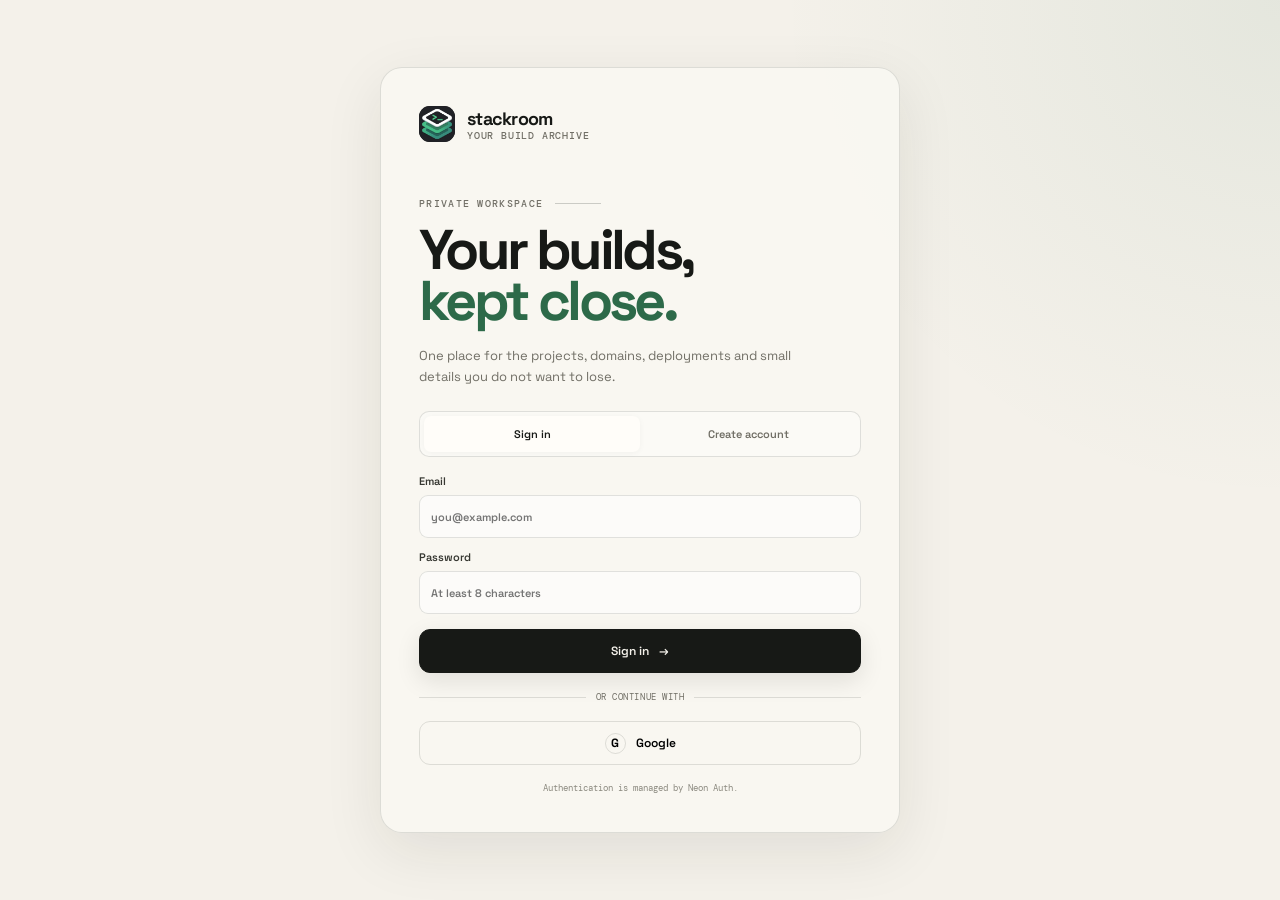
==== commit a220f80b: "feat: add client-side encrypted project storage" ====
--- a/index.html
+++ b/index.html
@@ -5,12 +5,15 @@
     <meta charset="UTF-8" />
     <meta name="viewport" content="width=device-width, initial-scale=1.0" />
     <meta name="theme-color" content="#f4f1ea" />
-    <meta name="description" content="Stackroom — a private archive for your software projects, domains, deployments, databases and links." />
+    <meta name="description"
+        content="Stackroom — a private archive for your software projects, domains, deployments, databases and links." />
     <title>Stackroom — Your build archive</title>
     <link rel="icon" href="/assets/stackroom-logo.png" type="image/png" />
     <link rel="preconnect" href="https://fonts.googleapis.com" />
     <link rel="preconnect" href="https://fonts.gstatic.com" crossorigin />
-    <link href="https://fonts.googleapis.com/css2?family=DM+Mono:wght@400;500&family=Space+Grotesk:wght@400;500;600;700&display=swap" rel="stylesheet" />
+    <link
+        href="https://fonts.googleapis.com/css2?family=DM+Mono:wght@400;500&family=Space+Grotesk:wght@400;500;600;700&display=swap"
+        rel="stylesheet" />
     <link rel="stylesheet" href="styles.css" />
 </head>
 
@@ -21,7 +24,7 @@
         <section class="auth-panel" aria-labelledby="authTitle">
             <div class="brand-lockup auth-brand">
                 <div class="brand-mark">
-                    <img src="assets/brand/stackroom-mark.png" alt="Stackroom" />
+                    <img src="/assets/stackroom-mark.jpg" alt="Stackroom" />
                 </div>
                 <div>
                     <p class="brand-name">stackroom</p>
@@ -30,20 +33,27 @@
             </div>
             <p class="eyebrow">Private workspace <span class="eyebrow-line"></span></p>
             <h1 id="authTitle">Your builds,<br /><em>kept close.</em></h1>
-            <p class="auth-copy">One place for the projects, domains, deployments and small details you do not want to lose.</p>
+            <p class="auth-copy">One place for the projects, domains, deployments and small details you do not want to
+                lose.</p>
             <div class="auth-tabs">
                 <button class="auth-tab active" type="button" data-auth-mode="signin">Sign in</button>
                 <button class="auth-tab" type="button" data-auth-mode="signup">Create account</button>
             </div>
             <form id="authForm">
-                <label class="field-label auth-name-field" hidden>Name<input name="name" type="text" placeholder="Your name" autocomplete="name" /></label>
-                <label class="field-label">Email<input name="email" type="email" placeholder="you@example.com" autocomplete="email" required /></label>
-                <label class="field-label">Password<input name="password" type="password" placeholder="At least 8 characters" autocomplete="current-password" minlength="8" required /></label>
+                <label class="field-label auth-name-field" hidden>Name<input name="name" type="text"
+                        placeholder="Your name" autocomplete="name" /></label>
+                <label class="field-label">Email<input name="email" type="email" placeholder="you@example.com"
+                        autocomplete="email" required /></label>
+                <label class="field-label">Password<input name="password" type="password"
+                        placeholder="At least 8 characters" autocomplete="current-password" minlength="8"
+                        required /></label>
                 <p class="auth-error" id="authError" role="alert" hidden></p>
-                <button class="button button-primary auth-submit" type="submit" id="authSubmit">Sign in <span>→</span></button>
+                <button class="button button-primary auth-submit" type="submit" id="authSubmit">Sign in
+                    <span>→</span></button>
             </form>
             <div class="auth-divider"><span>or continue with</span></div>
-            <button class="button google-button" id="googleButton" type="button"><span class="google-g">G</span> Google</button>
+            <button class="button google-button" id="googleButton" type="button"><span class="google-g">G</span>
+                Google</button>
             <p class="auth-footnote">Authentication is managed by Neon Auth.</p>
         </section>
     </div>
@@ -52,7 +62,7 @@
         <aside class="sidebar">
             <div class="brand-lockup">
                 <div class="brand-mark">
-                    <img src="assets/brand/stackroom-mark.png" alt="Stackroom" />
+                    <img src="/assets/stackroom-mark.jpg" alt="Stackroom" />
                 </div>
                 <div>
                     <p class="brand-name">stackroom</p>
@@ -61,10 +71,14 @@
             </div>
 
             <nav class="primary-nav" aria-label="Primary navigation">
-                <button class="nav-item active" type="button" data-nav="projects"><span class="nav-icon">◫</span> Projects <span class="nav-count" id="projectCount">0</span></button>
-                <button class="nav-item" type="button" data-nav="domains"><span class="nav-icon">@</span> Domains</button>
-                <button class="nav-item" type="button" data-nav="attention"><span class="nav-icon">!</span> Attention</button>
-                <button class="nav-item" type="button" data-nav="integrations"><span class="nav-icon">↗</span> Integrations</button>
+                <button class="nav-item active" type="button" data-nav="projects"><span class="nav-icon">◫</span>
+                    Projects <span class="nav-count" id="projectCount">0</span></button>
+                <button class="nav-item" type="button" data-nav="domains"><span class="nav-icon">@</span>
+                    Domains</button>
+                <button class="nav-item" type="button" data-nav="attention"><span class="nav-icon">!</span>
+                    Attention</button>
+                <button class="nav-item" type="button" data-nav="integrations"><span class="nav-icon">↗</span>
+                    Integrations</button>
             </nav>
 
             <div class="sidebar-footer">
@@ -75,9 +89,11 @@
 
         <main class="main-content">
             <header class="topbar">
-                <div class="breadcrumbs"><span>Workspace</span><span class="breadcrumb-slash">/</span><strong id="breadcrumbCurrent">All projects</strong></div>
+                <div class="breadcrumbs"><span>Workspace</span><span class="breadcrumb-slash">/</span><strong
+                        id="breadcrumbCurrent">All projects</strong></div>
                 <div class="topbar-actions">
-                    <button class="avatar-button" type="button" id="avatarButton" aria-label="Open profile menu" aria-expanded="false">S</button>
+                    <button class="avatar-button" type="button" id="avatarButton" aria-label="Open profile menu"
+                        aria-expanded="false">S</button>
                     <div class="profile-menu" id="profileMenu" hidden>
                         <p class="profile-name" id="profileName">Signed in</p>
                         <p class="profile-email" id="profileEmail">—</p>
@@ -91,36 +107,51 @@
                     <div>
                         <p class="eyebrow">Project index <span class="eyebrow-line"></span></p>
                         <h1>Keep every build<br /><em>within reach.</em></h1>
-                        <p class="heading-copy">A quiet home for the domains, demos, infrastructure and loose details that make your projects real.</p>
-                    </div>
-                    <button class="button button-primary" id="openCreateButton" type="button"><span class="button-plus">+</span> New project</button>
+                        <p class="heading-copy">A quiet home for the domains, demos, infrastructure and loose details
+                            that make your projects real.</p>
+                    </div>
+                    <button class="button button-primary" id="openCreateButton" type="button"><span
+                            class="button-plus">+</span> New project</button>
                 </section>
 
                 <section class="stats-grid" id="statsGrid" aria-label="Workspace statistics">
-                    <article class="stat-card"><span>Projects</span><strong id="statProjects">0</strong><small>in this workspace</small></article>
-                    <article class="stat-card"><span>Active</span><strong id="statActive">0</strong><small>currently moving</small></article>
-                    <article class="stat-card"><span>Domains</span><strong id="statDomains">0</strong><small>tracked hostnames</small></article>
-                    <article class="stat-card"><span>Deployments</span><strong id="statDeployments">0</strong><small>known environments</small></article>
+                    <article class="stat-card"><span>Projects</span><strong id="statProjects">0</strong><small>in this
+                            workspace</small></article>
+                    <article class="stat-card"><span>Active</span><strong id="statActive">0</strong><small>currently
+                            moving</small></article>
+                    <article class="stat-card"><span>Domains</span><strong id="statDomains">0</strong><small>tracked
+                            hostnames</small></article>
+                    <article class="stat-card"><span>Deployments</span><strong
+                            id="statDeployments">0</strong><small>known environments</small></article>
                 </section>
 
                 <section class="insight-strip" aria-label="Workspace insights">
                     <article class="insight-card">
-                        <div><span class="insight-kicker">Expiring soon</span><small>within 45 days</small></div><strong id="insightExpiring">0</strong><span class="insight-arrow">↗</span></article>
+                        <div><span class="insight-kicker">Expiring soon</span><small>within 45 days</small></div><strong
+                            id="insightExpiring">0</strong><span class="insight-arrow">↗</span>
+                    </article>
                     <article class="insight-card">
-                        <div><span class="insight-kicker">Quiet projects</span><small>no update in 60+ days</small></div><strong id="insightStale">0</strong><span class="insight-arrow">↗</span></article>
+                        <div><span class="insight-kicker">Quiet projects</span><small>no update in 60+ days</small>
+                        </div><strong id="insightStale">0</strong><span class="insight-arrow">↗</span>
+                    </article>
                     <article class="insight-card">
-                        <div><span class="insight-kicker">Needs details</span><small>project records under 63%</small></div><strong id="insightIncomplete">0</strong><span class="insight-arrow">↗</span></article>
+                        <div><span class="insight-kicker">Needs details</span><small>project records under 63%</small>
+                        </div><strong id="insightIncomplete">0</strong><span class="insight-arrow">↗</span>
+                    </article>
                 </section>
 
                 <section class="toolbar" aria-label="Project controls">
                     <label class="search-box">
-            <span aria-hidden="true">⌕</span>
-            <input id="searchInput" type="search" placeholder="Search projects, stacks, domains..." autocomplete="off" />
-            <kbd>/</kbd>
-          </label>
+                        <span aria-hidden="true">⌕</span>
+                        <input id="searchInput" type="search" placeholder="Search projects, stacks, domains..."
+                            autocomplete="off" />
+                        <kbd>/</kbd>
+                    </label>
                     <div class="view-controls">
                         <div class="filter-wrap">
-                            <button class="filter-button" id="filterButton" type="button" aria-expanded="false"><span id="filterButtonLabel">All projects</span><span class="filter-chevron">⌄</span></button>
+                            <button class="filter-button" id="filterButton" type="button" aria-expanded="false"><span
+                                    id="filterButtonLabel">All projects</span><span
+                                    class="filter-chevron">⌄</span></button>
                             <div class="filter-menu" id="filterMenu" hidden>
                                 <button type="button" data-filter="all">All projects</button>
                                 <button type="button" data-filter="active">Active</button>
@@ -130,13 +161,16 @@
                             </div>
                         </div>
                         <div class="segmented-control" role="group" aria-label="View mode">
-                            <button class="segmented-button active" type="button" data-view="grid" aria-label="Grid view">▦</button>
-                            <button class="segmented-button" type="button" data-view="list" aria-label="List view">☷</button>
-                        </div>
-                    </div>
-                </section>
-
-                <div class="results-meta"><span id="resultsLabel">0 projects</span><span class="meta-rule"></span><span id="activeFilterLabel">All projects</span></div>
+                            <button class="segmented-button active" type="button" data-view="grid"
+                                aria-label="Grid view">▦</button>
+                            <button class="segmented-button" type="button" data-view="list"
+                                aria-label="List view">☷</button>
+                        </div>
+                    </div>
+                </section>
+
+                <div class="results-meta"><span id="resultsLabel">0 projects</span><span class="meta-rule"></span><span
+                        id="activeFilterLabel">All projects</span></div>
                 <section class="project-grid" id="projectGrid" aria-live="polite"></section>
             </section>
 
@@ -151,7 +185,8 @@
                     <div>
                         <p class="eyebrow">Portfolio index <span class="eyebrow-line"></span></p>
                         <h1>Every domain,<br /><em>in one view.</em></h1>
-                        <p class="heading-copy">A single register for the domains attached to your projects, including ownership details and expiry dates.</p>
+                        <p class="heading-copy">A single register for the domains attached to your projects, including
+                            ownership details and expiry dates.</p>
                     </div>
                 </section>
                 <section class="domains-table" id="domainsTable"></section>
@@ -162,7 +197,8 @@
                     <div>
                         <p class="eyebrow">Workspace signals <span class="eyebrow-line"></span></p>
                         <h1>What needs<br /><em>your attention.</em></h1>
-                        <p class="heading-copy">A lightweight review queue built from the project data you already keep in Stackroom.</p>
+                        <p class="heading-copy">A lightweight review queue built from the project data you already keep
+                            in Stackroom.</p>
                     </div>
                 </section>
                 <section class="attention-grid" id="attentionGrid"></section>
@@ -173,7 +209,8 @@
                     <div>
                         <p class="eyebrow">Connections <span class="eyebrow-line"></span></p>
                         <h1>Your tools,<br /><em>inside Stackroom.</em></h1>
-                        <p class="heading-copy">Connect the services that power your projects. V4 starts with GitHub.</p>
+                        <p class="heading-copy">Connect the services that power your projects. V4 starts with GitHub.
+                        </p>
                     </div>
                 </section>
                 <section class="integration-shell" id="githubIntegrationCard"></section>
@@ -184,71 +221,99 @@
                     <button class="modal-close" id="closeModalButton" type="button" aria-label="Close dialog">×</button>
                     <p class="eyebrow" id="modalEyebrow">New entry <span class="eyebrow-line"></span></p>
                     <h2 id="modalTitle">Add a project.</h2>
-                    <p class="modal-copy">Capture the useful bits now. The rest can be filled in when the project grows.</p>
+                    <p class="modal-copy">Capture the useful bits now. The rest can be filled in when the project grows.
+                    </p>
 
                     <form id="projectForm">
                         <div class="form-section">
-                            <div class="form-section-title"><span>01</span><strong>Basics</strong><small>What is this build?</small></div>
+                            <div class="form-section-title"><span>01</span><strong>Basics</strong><small>What is this
+                                    build?</small></div>
                             <div class="form-stack">
-                                <label class="field-label">Project name <span>*</span><input name="name" type="text" placeholder="e.g. DevSalary" required maxlength="120" /></label>
-                                <label class="field-label">Description<textarea name="description" rows="2" placeholder="What does this project do?"></textarea></label>
+                                <label class="field-label">Project name <span>*</span><input name="name" type="text"
+                                        placeholder="e.g. DevSalary" required maxlength="120" /></label>
+                                <label class="field-label">Description<textarea name="description" rows="2"
+                                        placeholder="What does this project do?"></textarea></label>
                                 <div class="form-row three">
-                                    <label class="field-label">Status<select name="status"><option value="active">Active</option><option value="idea">Idea</option><option value="shipped">Shipped</option><option value="archived">Archived</option></select></label>
-                                    <label class="field-label">Priority<select name="priority"><option value="normal">Normal</option><option value="high">High</option><option value="low">Low</option></select></label>
-                                    <label class="field-label">Category<input name="category" type="text" placeholder="SaaS, portfolio..." /></label>
+                                    <label class="field-label">Status<select name="status">
+                                            <option value="active">Active</option>
+                                            <option value="idea">Idea</option>
+                                            <option value="shipped">Shipped</option>
+                                            <option value="archived">Archived</option>
+                                        </select></label>
+                                    <label class="field-label">Priority<select name="priority">
+                                            <option value="normal">Normal</option>
+                                            <option value="high">High</option>
+                                            <option value="low">Low</option>
+                                        </select></label>
+                                    <label class="field-label">Category<input name="category" type="text"
+                                            placeholder="SaaS, portfolio..." /></label>
                                 </div>
                             </div>
                         </div>
 
                         <div class="form-section">
-                            <div class="form-section-title"><span>02</span><strong>Technology</strong><small>The stack behind it</small></div>
+                            <div class="form-section-title"><span>02</span><strong>Technology</strong><small>The stack
+                                    behind it</small></div>
                             <div class="form-stack">
-                                <label class="field-label">Technologies <span class="field-hint">comma separated</span><input name="technologies" type="text" placeholder="Go, PostgreSQL, React, Tailwind" /></label>
+                                <label class="field-label">Technologies <span class="field-hint">comma
+                                        separated</span><input name="technologies" type="text"
+                                        placeholder="Go, PostgreSQL, React, Tailwind" /></label>
                             </div>
                         </div>
 
                         <div class="form-section">
-                            <div class="form-section-title"><span>03</span><strong>Domain</strong><small>Where people find it</small></div>
+                            <div class="form-section-title"><span>03</span><strong>Domain</strong><small>Where people
+                                    find it</small></div>
                             <div class="repeat-list" id="domainsFields"></div>
                             <button type="button" class="add-row" data-add="domain">+ Add domain</button>
                         </div>
 
                         <div class="form-section">
-                            <div class="form-section-title"><span>04</span><strong>Deployment</strong><small>Where it runs</small></div>
+                            <div class="form-section-title"><span>04</span><strong>Deployment</strong><small>Where it
+                                    runs</small></div>
                             <div class="repeat-list" id="deploymentsFields"></div>
                             <button type="button" class="add-row" data-add="deployment">+ Add deployment</button>
                         </div>
 
                         <div class="form-section">
-                            <div class="form-section-title"><span>05</span><strong>Database</strong><small>What stores the data</small></div>
+                            <div class="form-section-title"><span>05</span><strong>Database</strong><small>What stores
+                                    the data</small></div>
                             <div class="repeat-list" id="databasesFields"></div>
                             <button type="button" class="add-row" data-add="database">+ Add database</button>
                         </div>
 
                         <div class="form-section">
-                            <div class="form-section-title"><span>06</span><strong>Links</strong><small>GitHub, Figma, production and more</small></div>
+                            <div class="form-section-title"><span>06</span><strong>Links</strong><small>GitHub, Figma,
+                                    production and more</small></div>
                             <div class="repeat-list" id="linksFields"></div>
                             <button type="button" class="add-row" data-add="link">+ Add link</button>
                         </div>
 
                         <div class="form-section">
-                            <div class="form-section-title"><span>07</span><strong>Notes</strong><small>Context for future you</small></div>
-                            <label class="field-label"><textarea name="notes" rows="4" placeholder="Architecture decisions, next steps, credentials location, things to remember..."></textarea></label>
+                            <div class="form-section-title"><span>07</span><strong>Notes</strong><small>Context for
+                                    future you</small></div>
+                            <label class="field-label"><textarea name="notes" rows="4"
+                                    placeholder="Architecture decisions, next steps, credentials location, things to remember..."></textarea></label>
                         </div>
 
                         <p class="form-error" id="formError" role="alert" hidden></p>
-                        <div class="form-actions"><button class="button button-quiet" id="cancelButton" type="button">Cancel</button><button class="button button-primary" type="submit" id="saveProjectButton">Create project <span>→</span></button></div>
+                        <div class="form-actions"><button class="button button-quiet" id="cancelButton"
+                                type="button">Cancel</button><button class="button button-primary" type="submit"
+                                id="saveProjectButton">Create project <span>→</span></button></div>
                     </form>
                 </section>
             </div>
 
             <div class="modal-backdrop" id="githubPickerBackdrop" hidden>
-                <section class="project-modal github-picker-modal" role="dialog" aria-modal="true" aria-labelledby="githubPickerTitle">
-                    <button class="modal-close" id="closeGithubPickerButton" type="button" aria-label="Close dialog">×</button>
+                <section class="project-modal github-picker-modal" role="dialog" aria-modal="true"
+                    aria-labelledby="githubPickerTitle">
+                    <button class="modal-close" id="closeGithubPickerButton" type="button"
+                        aria-label="Close dialog">×</button>
                     <p class="eyebrow">GitHub <span class="eyebrow-line"></span></p>
                     <h2 id="githubPickerTitle">Link a repository.</h2>
                     <p class="modal-copy">Choose a repository from your connected GitHub account.</p>
-                    <label class="field-label">Search repositories<input id="githubRepoSearch" type="search" placeholder="Search by repository name..." autocomplete="off" /></label>
+                    <label class="field-label">Search repositories<input id="githubRepoSearch" type="search"
+                            placeholder="Search by repository name..." autocomplete="off" /></label>
                     <div class="github-repo-list" id="githubRepoList"></div>
                 </section>
             </div>
@@ -256,13 +321,16 @@
             <div class="command-backdrop" id="commandBackdrop" hidden>
                 <section class="command-palette" role="dialog" aria-modal="true" aria-labelledby="commandTitle">
                     <div class="command-top"><span id="commandTitle">Command</span><kbd>Esc</kbd></div>
-                    <div class="command-search"><span>⌕</span><input id="commandInput" type="search" placeholder="Search actions..." autocomplete="off" /></div>
+                    <div class="command-search"><span>⌕</span><input id="commandInput" type="search"
+                            placeholder="Search actions..." autocomplete="off" /></div>
                     <div class="command-list" id="commandList"></div>
                 </section>
             </div>
 
             <div class="toast" id="toast" role="status" aria-live="polite" hidden></div>
-            <script src="app.js?v=4.0.0"></script>
+
+            <script src="/crypto.js?v=4.1.0"></script>
+            <script src="/app.js?v=4.1.0"></script>
 </body>
 
-</html>+</html>
--- a/styles.css
+++ b/styles.css
@@ -31,6 +31,7 @@
 .sidebar { position: sticky; top: 0; height: 100vh; padding: 30px 22px 24px; display: flex; flex-direction: column; background: rgba(239, 235, 225, .78); border-right: 1px solid var(--line); backdrop-filter: blur(16px); }
 .brand-lockup { display: flex; align-items: center; gap: 12px; }
 .brand-mark { width: 36px; height: 36px; display: grid; place-items: center; border-radius: 11px; background: var(--ink); color: var(--paper); font-weight: 700; font-size: 17px; }
+.brand-mark img { display: block; width: 100%; height: 100%; object-fit: contain; border-radius: inherit; }
 .brand-name { margin: 0; font-size: 18px; font-weight: 700; letter-spacing: -.04em; }
 .brand-caption { margin: 1px 0 0; color: var(--muted); font: 500 10px/1 var(--mono); letter-spacing: .08em; text-transform: uppercase; }
 .primary-nav { margin-top: 45px; display: grid; gap: 6px; }
